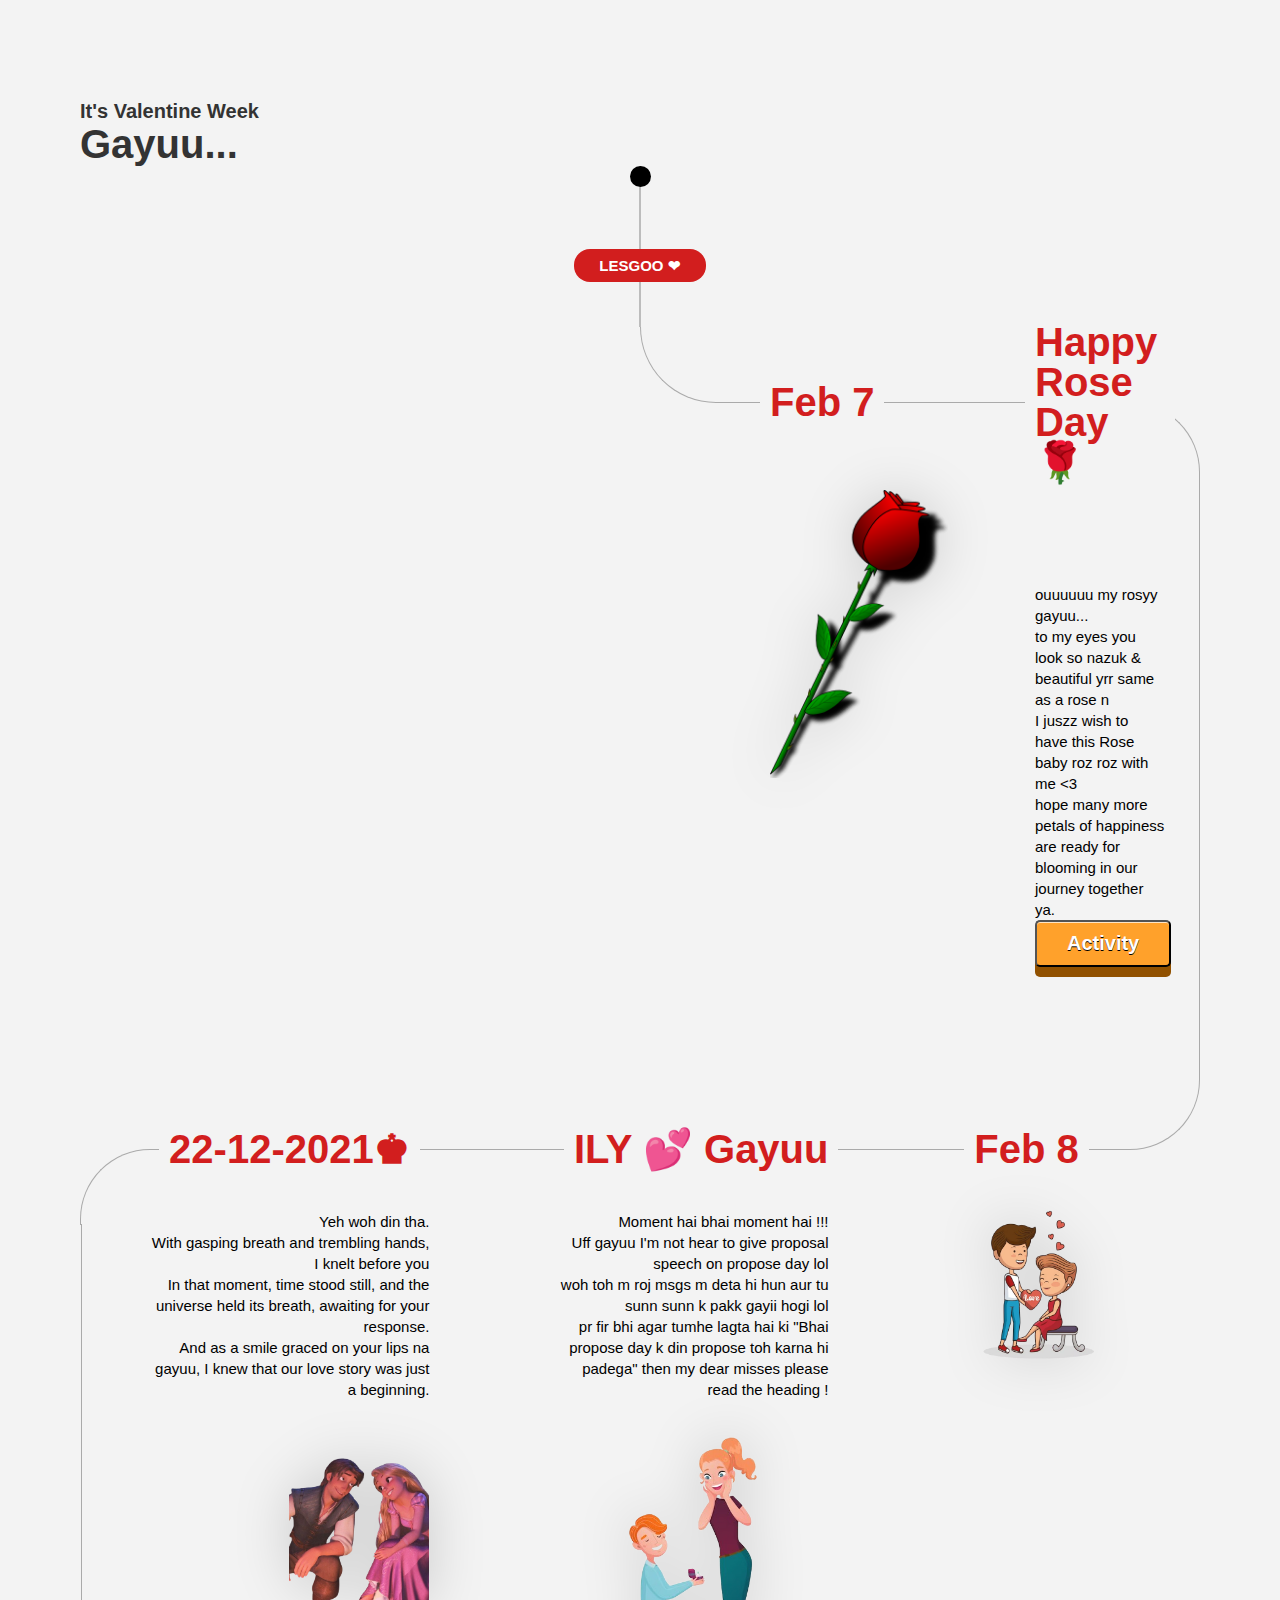
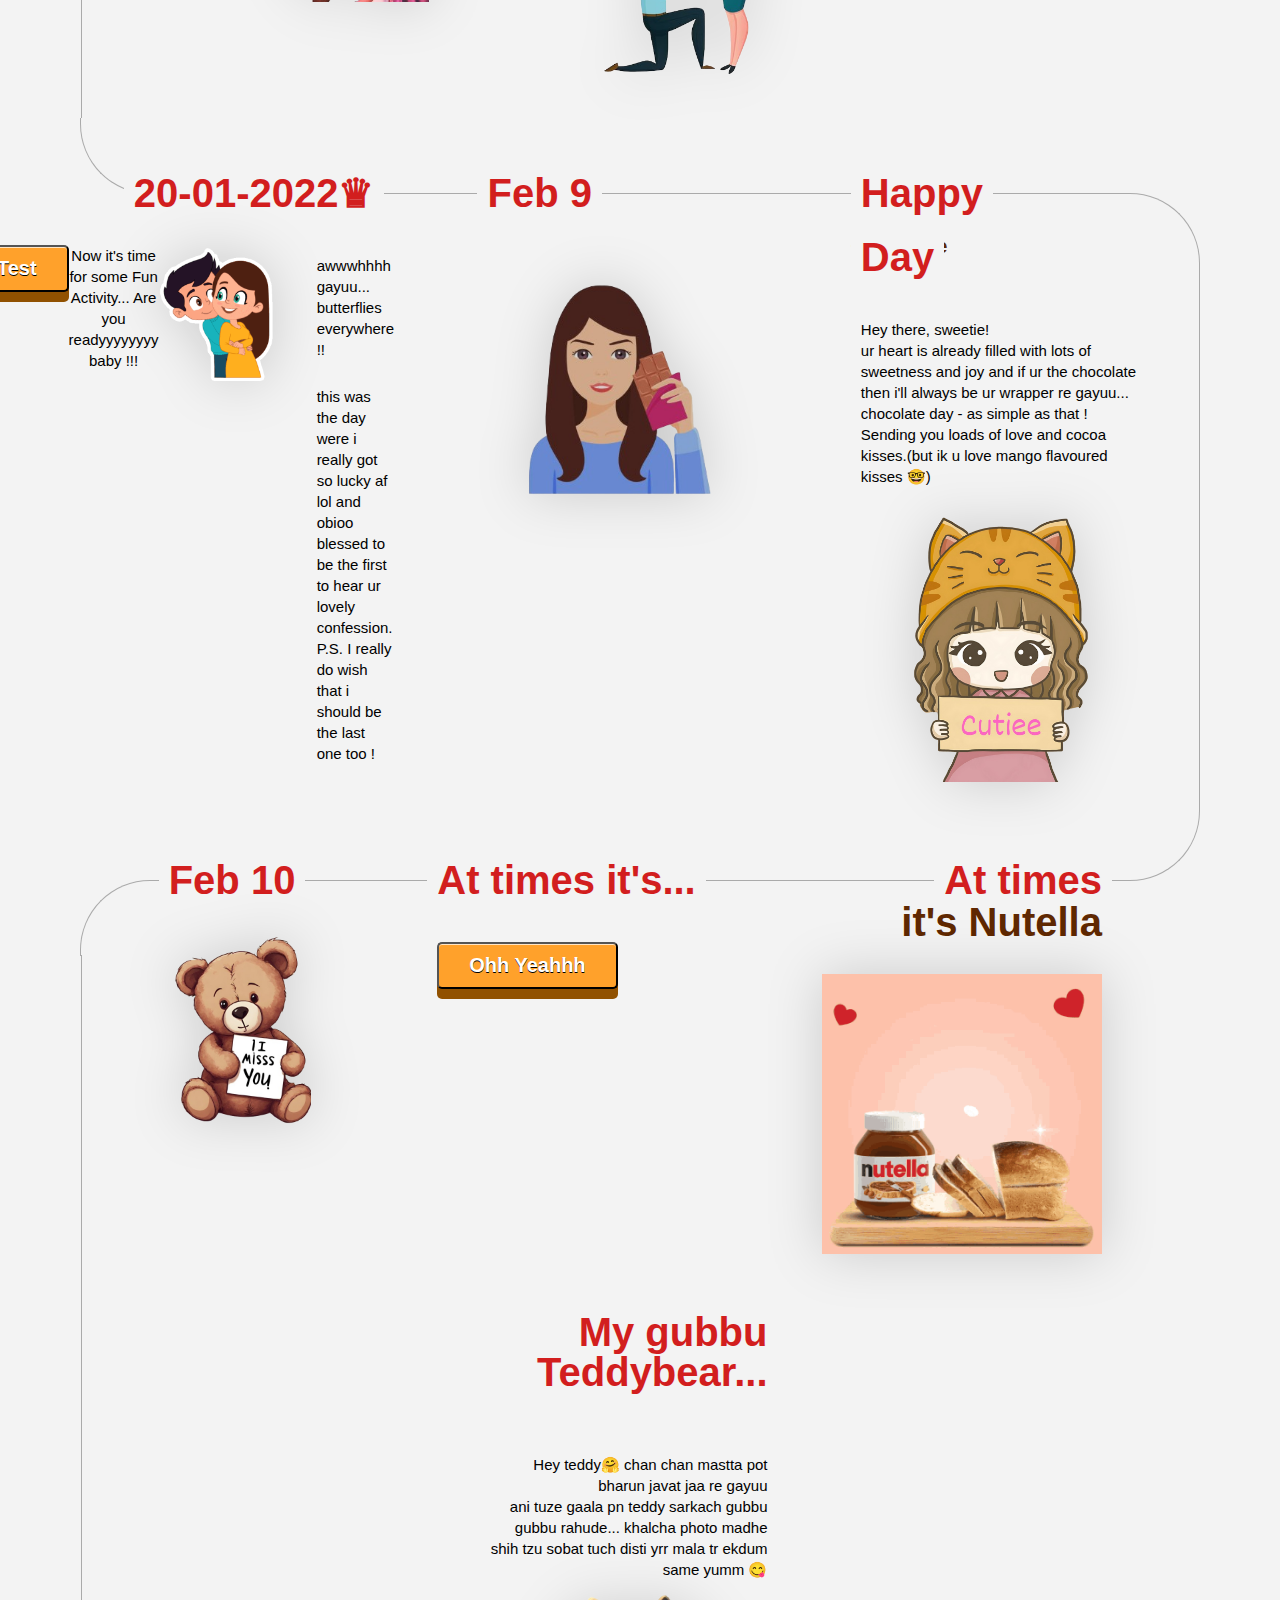
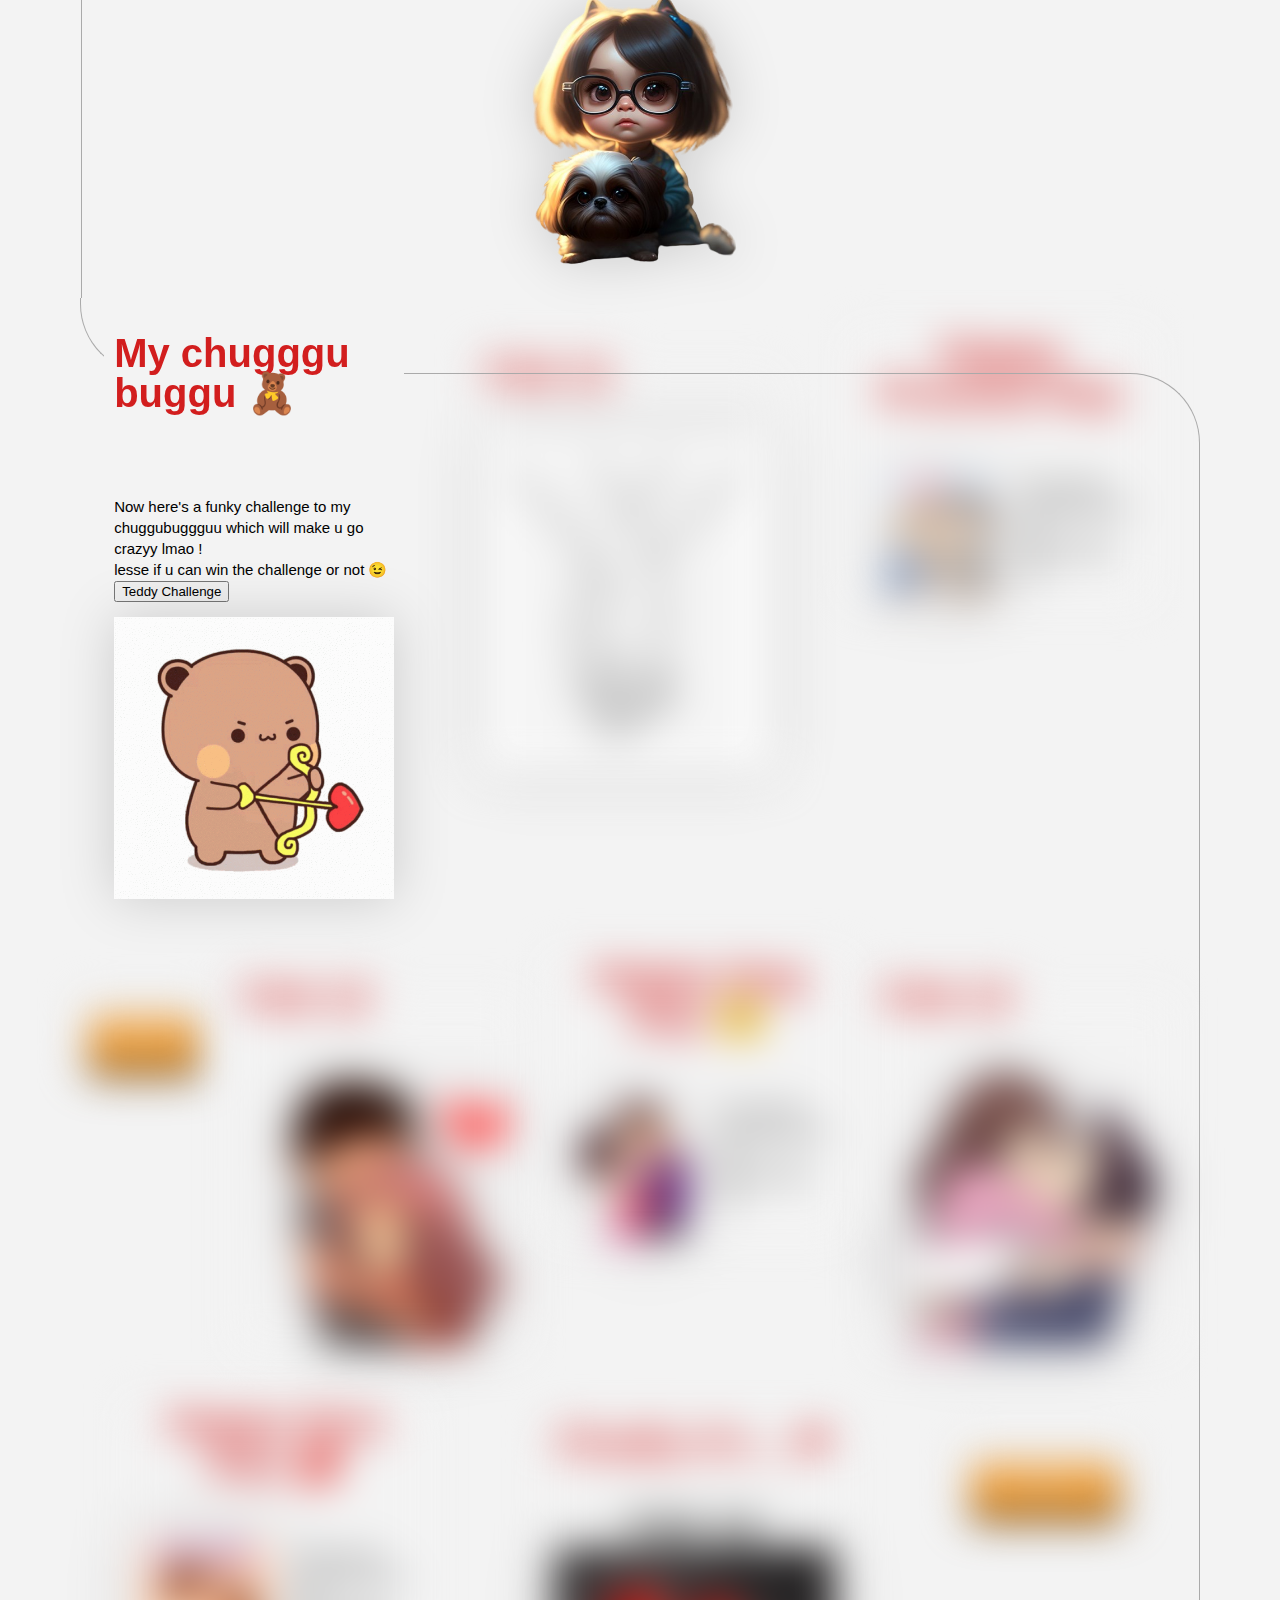
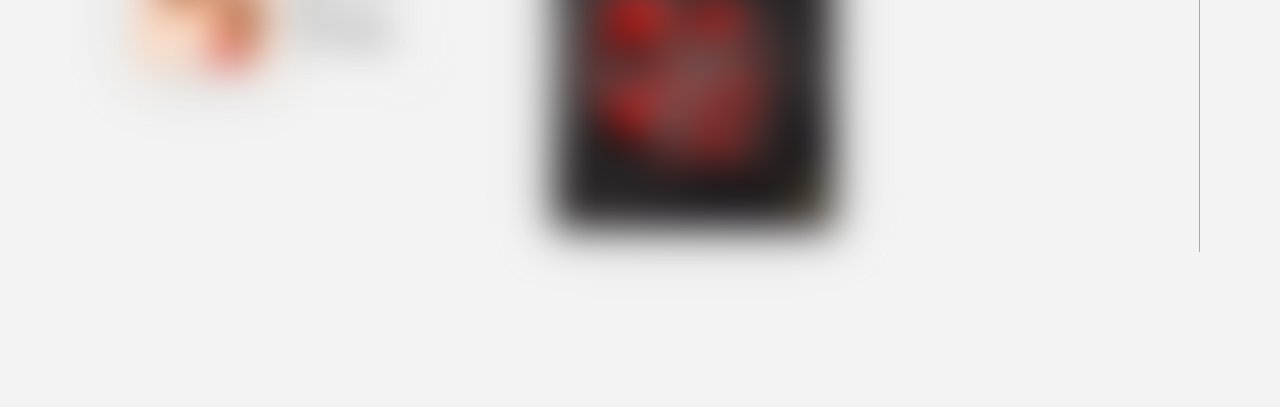
==== index.html @ 65fca160 "Update index.html" ====
<!DOCTYPE html>
<html lang="en">
<head>
  <meta charset="UTF-8">
  <meta name="viewport" content="width=device-width, initial-scale=1.0">
  <link rel="icon" href="./images/favicon.png" type="image/png">
  <link rel="stylesheet" href="style.css">
  <script src="app.js"></script>
  <title>My Love</title>
</head>
<body>
  <section class="about-timeline">
    <div class="wrapper inner-wrapper-padding ">
      <h4>It's Valentine Week</h4>
      <h1>Gayuu...</h1>
      <div class="start-point">
        <div class="black-dot"></div>
        <h4>Lesgoo &#10084;</h4>
        <div class="corner bl"></div>
      </div>
  
      <div class="timeline-main">




        <!-- ROSE DAY -->

        <div class="timeline-row">
          <div class="timeline-box timeline-content-img logo-timeline-arrow">
            <div class="timeline-box-wrap">
              <h6>Feb 7</h6>
              <p>&nbsp;</p>
              <div class="timeline-content">
                <img src="./images/rose.png" alt="">
                <div class="timeline-content-txt">
                </div>
              </div>
            </div>
          </div>
          <div class="timeline-box timeline-content-img logo-timeline-arrow">
            <div class="timeline-box-wrap">
              <h6>Happy Rose Day &#x1f339;</h6>
              <div class="timeline-content">
                <div class="timeline-content-txt">
                  <p>ouuuuuu my rosyy gayuu...<br />to my eyes you look so nazuk & beautiful yrr same as a rose n <br /> I juszz wish to have this Rose baby roz roz with me <3 <br /> hope many more petals of happiness are ready for blooming in our journey together ya.
                  <button class="button"  onclick="redirectToNewPage()">Activity</button>
                  <p>&nbsp;</p>
                </div>
                <img src="./images/flower.gif" alt="">
              </div>
            </div>
          </div>
          <div class="horizontal-line"></div>
          <div class="verticle-line"></div>
          <div class="corner top"></div>
          <div class="corner bottom"></div>
        </div>





        <!-- PROPOSE DAY -->

        
        <div class="timeline-row">
          <div class="timeline-box img-right timeline-content-img">
            <div class="timeline-box-wrap">
              <h6>Feb 8</h6>
              <div class="timeline-content">
                <div class="timeline-content-txt">
                </div>
                <img src="./images/propose2.png" alt="">
              </div>
            </div>
          </div>
          <div class="timeline-box ">
            <div class="timeline-box-wrap">
              <h6>ILY &#x1f495; Gayuu</h6>
              <div class="timeline-content">
                <div class="timeline-content-txt">
                  <p>Moment hai bhai moment hai !!!<br />Uff gayuu I'm not hear to give proposal speech on propose day
                    lol<br /> woh toh m roj msgs m deta hi hun aur tu sunn sunn k pakk gayii hogi lol<br /> pr fir bhi
                    agar
                    tumhe lagta hai ki "Bhai propose day k din propose toh karna hi padega" then my dear misses please
                    read the heading ! </p>
                  <img src="./images/propose1.png" alt="">
                </div>
              </div>
            </div>
          </div>


          

          <!-- PROPOSAL HISTORY -->

          
          <div class="timeline-box img-right timeline-content-img top-timeline-arrow">
            <div class="timeline-box-wrap">
              <h6>22-12-2021&#x265A;</h6>
              <div class="timeline-content">
                <div class="timeline-content-txt">
                  <p>Yeh woh din tha.<br> With gasping breath and trembling hands, I knelt before you <br> In that
                    moment, time stood still, and the universe held its breath, awaiting for your response.<br> And as a
                    smile graced on your lips na gayuu, I knew that our love story was just a beginning.</p>
                  <img src="./images/history.png" alt="">
                </div>
              </div>
            </div>
          </div>
          <div class="horizontal-line"></div>
          <div class="verticle-line"></div>
          <div class="corner top"></div>
          <div class="corner bottom"></div>
        </div>
        <div class="timeline-row">
          <div class="timeline-box img-left timeline-content-img">
            <div class="timeline-box-wrap">
              <h6>20-01-2022&#x265B;</h6>
              <div class="timeline-content">
                <div class="timeline-content-txt">
                  <p> awwwhhhh gayuu... butterflies everywhere !!</p>
                  <p>this was the day were i really got so lucky af lol and obioo blessed to be the first to hear ur
                    lovely confession. P.S. I really do wish that i should be the last one too !</p>
                </div>
                <img src="./images/swing.gif" alt="">
                <p>Now it's time for some Fun Activity... Are you readyyyyyyyy baby !!!</p>
                <button class="button" onclick="redirectToProposalPage()">Test</button>
              </div>
            </div>
          </div>




            <!-- Chocolate Day -->



          <div class="timeline-box timeline-content-img">
            <div class="timeline-box-wrap">
              <h6>Feb 9</h6>
              <div class="timeline-content">
                <img src="./images/choc1.png" alt="">
              </div>
            </div>
          </div>
          <div class="timeline-box">
            <div class="timeline-box-wrap">
              <h6>Happy</h6>
              <h4 style="color: rgb(95, 40, 1);">Chocolate</h4>
              <h6>Day</h6>
              <div class="timeline-content">
                <div class="timeline-content-txt">
                  <p>Hey there, sweetie!<br /> ur heart is already filled with lots of sweetness and joy and if ur the
                    chocolate then i'll always be ur wrapper re gayuu... chocolate day - as simple as that !<br /> Sending you loads of love and cocoa kisses.(but ik u love mango flavoured kisses 🤓)</p>
                  <img src="./images/Cutiee.png" alt="">
                </div>
              </div>
            </div>
          </div>
          <div class="horizontal-line"></div>
          <div class="verticle-line"></div>
          <div class="corner top"></div>
          <div class="corner bottom"></div>
        </div>
        <div class="timeline-row">
          <div class="timeline-box ">
            <div class="timeline-box-wrap">
              <h6>At times</h6>
              <h6 style="color: rgb(95, 40, 1);">it's Nutella</h6>
              <div class="timeline-content">
                <img src="./images/nutella.gif" alt="">
              </div>
            </div>
          </div>
          <div class="timeline-box timeline-content-img">
            <div class="timeline-box-wrap">
              <h6>At times it's...</h6>
              <div class="timeline-content">
                <div class="timeline-content-txt">
                  <button class="button"  onclick="redirectToOhYeahPage()">Ohh Yeahhh</button>
                </div>
              </div>
            </div>
          </div>






            <!-- Teddy Day -->


          <div class="timeline-box img-right timeline-content-img">
            <div class="timeline-box-wrap">
              <h6>Feb 10</h6>
              <div class="timeline-content">
                <img src="./images/teddy.png" alt="">
              </div>
            </div>
          </div>
          <div class="timeline-box timeline-content-img">
            <div class="timeline-box-wrap">
              <h6>My gubbu Teddybear...</h6>
              <div class="timeline-content">
                <div class="timeline-content-txt">
                  <p>
                    Hey teddy🤗 chan chan mastta pot bharun javat jaa re gayuu <br /> ani tuze gaala pn teddy sarkach gubbu gubbu
                    rahude... khalcha photo madhe shih tzu sobat tuch disti yrr mala tr ekdum same yumm 😋 <br />
                  </p>
                  <img src="./images/dog.png" alt="">
                </div>
              </div>
            </div>
          </div>
          <div class="horizontal-line"></div>
          <div class="verticle-line"></div>
          <div class="corner top"></div>
          <div class="corner bottom"></div>
        </div>
        <div class="timeline-row">
          <div class="timeline-box timeline-content-img">
            <div class="timeline-box-wrap">
              <h6>My chugggu buggu &#x1F9F8;</h6>
              <div class="timeline-content">
                <div class="timeline-content-txt">
                 <p>
                    <br /> Now here's a funky challenge to my chuggubuggguu which will make u go crazyy lmao !<br /> lesse if u can win the challenge or not 😉
                    <button onclick="redirectToTeddyChallengePage()">Teddy Challenge</button>
                  </p>
                </div>
                <img src="./images/teddydil.gif" alt="">
              </div>
            </div>
          </div>



          <!-- Promise Day -->


          <div class="timeline-box filter">
            <div class="timeline-box-wrap">
              <h6>Feb 11</h6>
              <div class="timeline-content">
                <div class="timeline-content-txt">
                  <img src="./images/prom.jpg" alt="">
                </div>
              </div>
            </div>
          </div>
          <div class="timeline-box img-left timeline-content-img filter">
            <div class="timeline-box-wrap">
              <h6>Happy Promise Day</h6>
              <div class="timeline-content">
                <div class="timeline-content-txt">
                  <p>Lorem Ipsum <br />is simply dummy text<br /> of the printing and.</p>
                </div>
                <img src="./images/promise.gif" alt="">
              </div>
            </div>
          </div>
          <div class="timeline-box timeline-content-img filter">
            <div class="timeline-box-wrap">
              <div class="timeline-content">
                <div class="timeline-content-txt">
                  <button class="button"  onclick="redirectToPromActPage()">Quiz</button>
                </div>
              </div>
            </div>
          </div>
          <div class="horizontal-line"></div>
          <div class="verticle-line"></div>
          <div class="corner top"></div>
          <div class="corner bottom"></div>
   


         <!-- Hug Day -->



       
          <div class="timeline-box filter">
            <div class="timeline-box-wrap">
              <h6>Feb 12</h6>
              <div class="timeline-content">
                <div class="timeline-content-txt">
                  <img src="./images/hugs.gif" alt="">
                </div>
              </div>
            </div>
          </div>
          <div class="timeline-box img-left timeline-content-img filter">
            <div class="timeline-box-wrap">
              <h6>Happy Hug Day &#x1F917;</h6>
              <div class="timeline-content">
                <div class="timeline-content-txt">
                  <p>Lorem Ipsum <br />is simply dummy text<br /> of the printing and.</p>
                </div>
                <img src="./images/hug.gif" alt="">
              </div>
            </div>
          </div>




            <!-- Kiss Day -->


          <div class="timeline-box filter">
            <div class="timeline-box-wrap">
              <h6>Feb 13</h6>
              <div class="timeline-content">
                <div class="timeline-content-txt">
                  <img src="./images/kiss.png" alt="">
                </div>
              </div>
            </div>
          </div>
          <div class="timeline-box img-left timeline-content-img filter">
            <div class="timeline-box-wrap">
              <h6>Happy Kiss Day &#x1F48B;</h6>
              <div class="timeline-content">
                <div class="timeline-content-txt">
                  <p>Lorem Ipsum <br />is simply dummy text<br /> of the printing and. <button onclick="redirectToKissActPage()">First Kiss</button></p>
                </div>
                <img src="./images/kissme.gif" alt="">
              </div>
            </div>
          </div>
          


            <!-- Valentines Day -->


          <div class="timeline-row filter">
            <div class="timeline-box timeline-content-img">
              <div class="timeline-box-wrap">
                <h6>Finally it's ...&#10084;</h6>
                <div class="timeline-content">
                  <div class="timeline-content-txt">
                   <h1>Feb 14</h1>
                  </div>
                  <img src="./images/feb14.gif" alt="">
                </div>
              </div>
            </div>
        </div>
        <div class="timeline-box timeline-content-img filter">
          <div class="timeline-box-wrap">
            <div class="timeline-content">
              <div class="timeline-content-txt">
                <button class="button"  onclick="redirectToValentinePage()">Click me</button>
              </div>
            </div>
          </div>
        </div>
      </div>
    </div>
  </section>
</body>
</html>
---- style.css ----
* {
	box-sizing: border-box;
	outline: none !important;
  }
  button:focus {
	outline: none !important;
	box-shadow: none !important;
  }
  a:focus {
	outline: none !important;
  }
  body {
	font-family: "Inter", sans-serif;
	color: #333333;
	font-weight: 400;
	font-size: 20px;
	line-height: 1.5;
	margin: 0;
	padding: 0;
	overflow-x: hidden;
	-webkit-text-size-adjust: 100%;
  }
  img {
	max-width: 100%;
  }
  p,
  li {
	font-size: 20px;
	color: #333333;
	line-height: 1.5;
  }
  p {
	margin: 0 0 20px 0;
  }
  ul {
	margin: 0;
	padding: 0;
  }
  h1,
  h2,
  h3,
  h4,
  h5,
  h6 {
	margin: 0;
	margin-top: 0px;
	line-height: normal;
	font-family: "Poppins", sans-serif;
	line-height: 1.1;
	font-weight: 700;
  }
  .wrapper {
	margin: 0 auto;
	width: 100%;
	max-width: 1642px;
  }
  .inner-wrapper-padding {
	padding: 0 80px;
  }
  
  .about-timeline {
	background-color: #f3f3f3;
	padding: 140px 0 125px;
  }
  
  .timeline-box h6 {
	font-size: 55px;
	line-height: 1;
	color: #d21e1e;
	font-weight: 700;
	font-family: "Poppins", sans-serif;
	background-color: #f3f3f3;
	position: relative;
	z-index: 1;
	display: inline-block;
	width: auto;
	padding: 0 10px;
	margin-top: 0;
	transform: translate(0, -50%);
  }







  
  .filter {
	filter: blur(20px);
  }


  .button {
	color:white;
	font-family:Helvetica, sans-serif;
	font-weight:bold;
	font-size:20px;
	text-align: center;
	text-decoration:none;
	background-color:#FFA12B;
	display:block;
	position:relative;
	padding:10px 30px;
	
	-webkit-tap-highlight-color: rgba(0, 0, 0, 0);
	text-shadow: 0px 1px 0px #000;
	filter: dropshadow(color=#000, offx=0px, offy=1px);
	
	-webkit-box-shadow:inset 0 1px 0 #FFE5C4, 0 10px 0 #915100;
	-moz-box-shadow:inset 0 1px 0 #FFE5C4, 0 10px 0 #915100;
	box-shadow:inset 0 1px 0 #FFE5C4, 0 10px 0 #915100;
	
	-webkit-border-radius: 5px;
	-moz-border-radius: 5px;
	border-radius: 5px;
  }
  
  .button :active{
	top:10px;
	background-color:#F78900;
	
	-webkit-box-shadow:inset 0 1px 0 #FFE5C4, inset 0 -3px 0 #915100;
	-moz-box-shadow:inset 0 1px 0 #FFE5C4, inset 0 -3pxpx 0 #915100;
	box-shadow:inset 0 1px 0 #FFE5C4, inset 0 -3px 0 #915100;
  }
  
  .button:after{
	content:"";
	height:100%;
	width:100%;
	padding:4px;
	position: absolute;
	bottom:-15px;
	left:-4px;
	z-index:-1;
	background-color:#2B1800;
	-webkit-border-radius: 5px;
	-moz-border-radius: 5px;
	border-radius: 5px;
  }


















  .timeline-box p {
	font-size: 18px;
	line-height: 27px;
	color: #000000;
	font-weight: 400;
	margin-bottom: 26px;
	font-family: "Inter", sans-serif;
  }
  .timeline-box p:last-of-type {
	margin-bottom: 15px;
  }
  .start-point h4 {
	font-size: 17px;
	line-height: 23px;
	color: #ffffff;
	font-weight: 600;
	text-transform: uppercase;
	background-color: #d21e1e;
	border-radius: 16px;
	display: block;
	width: auto;
	text-align: center;
	padding: 5px 25px;
	position: relative;
	margin-bottom: 45px;
	font-family: "Inter", sans-serif;
  }
  .black-dot {
	width: 21px;
	height: 21px;
	background-color: #000;
	border-radius: 50%;
	display: block;
	margin: 0 auto 62px;
	z-index: 1;
  }
  .start-point {
	position: relative;
	display: flex;
	justify-content: center;
	flex-direction: column;
	align-items: center;
  }
  .start-point:before {
	content: "";
	position: absolute;
	left: 0;
	height: 100%;
	width: 0px;
	background-color: #aaa;
	left: 50%;
	top: 0;
	transform: translate(-50%, 0%);
	-webkit-transform: translate(-50%, 0%);
	-moz-transform: translate(-50%, 0%);
	border-left: 1px solid #aaa;
  }
  .timeline-row .horizontal-line {
	border-top: 1px solid #aaa;
	width: calc(100% - 150px);
	margin: 0 auto;
	position: absolute;
	top: 0;
	left: 50%;
	z-index: 0;
	transform: translate(-50%, 0%);
  }
  .timeline-row .verticle-line {
	margin: 0;
	padding: 0;
	width: 2px;
	border-right: 1px solid #aaa;
	height: calc(100% - 150px);
	position: absolute;
	top: 0;
	right: 0;
	margin: auto 0;
	bottom: 0;
  }
  .timeline-row:nth-child(2n + 2) .verticle-line {
	left: 0;
	right: inherit;
  }
  .corner {
	position: absolute;
	border-right: 1px solid #aaa;
	width: 76px;
	height: 76px;
	right: 0;
	border-top: 1px solid #aaa;
	top: 74.9px;
	border-radius: 0 70px 0 0;
	top: 0;
  }
  .timeline-row:nth-child(2n + 2) .corner {
	right: inherit;
	left: 0;
	border-left: 1px solid #aaa;
	border-right: 0;
	border-radius: 70px 0 0 0;
  }
  .corner.bottom {
	bottom: -76px;
	top: inherit;
	border-radius: 0;
	border-top: 0;
	border-bottom: 1px solid #aaa;
	border-radius: 0 0 70px 0;
	right: 0;
	z-index: 1;
	bottom: -1px;
  }
  .timeline-row:nth-child(2n + 2) .corner {
	right: inherit;
	left: 0;
	border-left: 1px solid #aaa;
	border-right: 0;
	border-radius: 70px 0 0 0;
  }
  .timeline-row:nth-child(2n + 2) .corner.bottom {
	border-radius: 0 0 0 70px;
  }
  .timeline-row {
	display: flex;
	justify-content: space-around;
	flex-wrap: wrap;
	padding-bottom: 0px;
	position: relative; /*padding: 0 66px 130px;margin-right: 111px;*/
  }
  .timeline-row:nth-child(2n + 2) {
	justify-content: space-around;
	text-align: right;
	padding: 0 2%;
  }
  .timeline-row:nth-child(2n + 2) {
	flex-direction: row-reverse;
  }
  /*.timeline-row:nth-child(2n+2) .timeline-content-txt { text-align: center; }*/
  .timeline-box {
	/*padding: 45px 50px 130px;*/
	max-width: 550px;
	margin-right: 25px;
	position: relative;
  }
  .timeline-main {
	margin-top: 75px;
  }
  .timeline-row:first-child {
	margin: 0 0px 0 auto;
	max-width: 50%;
	justify-content: space-between;
	padding: 0 0 0 120px;
  }
  .corner.bl {
	bottom: 0;
	left: 0;
	border-left: 1px solid #aaa;
	border-bottom: 1px solid #aaa;
	border-radius: 0 0 0px 100%;
	border-right: none;
	border-top: none;
	height: 76px;
	width: 76px;
  }
  .start-point .corner.bl {
	left: 50%;
	bottom: 0px;
	transform: translateY(100%);
	top: unset;
  }
  .timeline-box:before {
	content: "";
	position: absolute;
	left: 0;
	top: 27.5px;
	height: 1px;
	width: 100%;
  }
  .timeline-box-wrap {
	padding: 45px 0px 0;
	position: relative;
	background: #f3f3f3; /*min-height: 318px;*/
	padding: 0;
	margin-bottom: 90px;
  }
  /*.timeline-row:after{content: ''; position: absolute; left: 50%; top: 74.5px; height: 1px; width: 91%; background-color: #aaa; transform: translateX(-50%);top: 0;} .timeline-row .verticle-line { margin: 0; padding: 0; width: 1px; border-right: 1px solid #aaa; height:calc(100% - 126px); position: absolute; top: calc( 50% + 75px );; right: 0; margin: auto 0; bottom: unset; transform: translateY(-50%);top: 50%; } */
  .timeline-row:first-child::after {
	left: -54px;
	width: 97%;
	transform: none;
  }
  /*.timeline-row:first-child .timeline-box:last-child{margin-right: 5%;} */
  .timeline-content {
	padding: 10px 10px 0;
  }
  .timeline-content-txt {
	padding: 10px 0 0 0;
  }
  .timeline-box.img-right .timeline-content,
  .timeline-box.img-left .timeline-content {
	display: flex;
	align-items: flex-start;
  }
  .timeline-box.img-right .timeline-content img {
	margin-left: 18px;
  }
  .timeline-box.img-left .timeline-content img {
	margin-right: 18px;
  }
  .timeline-box.img-left .timeline-content {
	flex-direction: row-reverse;
  }
  .timeline-row:first-child .timeline-box:first-child img {
	filter: drop-shadow(0 0 27px rgba(0, 0, 0, 0.16));
	-webkit-filter: drop-shadow(0 0 27px rgba(0, 0, 0, 0.16));
	display: block;
	margin: 0;
  }
  .timeline-box-wrap .timeline-content img {
	filter: drop-shadow(0 0 27px rgba(0, 0, 0, 0.16));
	-webkit-filter: drop-shadow(0 0 27px rgba(0, 0, 0, 0.16));
	z-index: 2;
	position: relative;
  }
  .timeline-row:last-child .corner.bottom {
	display: none;
  }
  .timeline-row:nth-child(2n + 1) .timeline-box:last-child .timeline-box-wrap {
	text-align: center;
  }
  .start-point.end-point:before {
	display: none;
  }
  .start-point.end-point {
	position: absolute;
	bottom: 0;
	right: 0%;
	transform: translateX(50%);
  }
  .timeline-row:nth-child(2n + 2) .start-point.end-point {
	left: 0;
	transform: translateX(-50%);
	right: unset;
  }
  
  .timeline-box.img-right .timeline-content-txt {
	text-align: right;
  }
  .timeline-box.img-left .timeline-content-txt {
	text-align: left;
  }
  .timeline-box.img-left,
  .timeline-box.img-right {
	text-align: center;
  }
  .timeline-row:first-child .timeline-box::after {
	left: auto;
	right: 0;
	-webkit-transform: translate(100%, -50%) rotate(0deg);
	transform: translate(100%, -50%) rotate(0deg);
  }
  .timeline-row:first-child .timeline-box:first-child {
	width: 36%;
  }
  .timeline-row .timeline-box:nth-child(3)::after {
	display: none;
  }
  .timeline-row:last-child .verticle-line::after {
	display: none;
  }
  .timeline-row:first-child .timeline-box:nth-child(2)::after {
	display: none;
  }
  
  .timeline-content-img .timeline-content {
	position: relative;
  }
  
  /*==============Responsive==============*/
  
  @media screen and (max-width: 1800px) {
	.timeline-box {
	  max-width: 460px;
	}
	.timeline-box.img-right .timeline-content img,
	.timeline-box.img-left .timeline-content img {
	  max-width: 220px;
	  max-height: 230px;
	}
	.timeline-box-wrap .timeline-content img {
	  max-width: 100%;
	}
  }
  
  @media screen and (max-width: 1600px) {
	.timeline-row:first-child .timeline-box:first-child {
	  width: 38%;
	}
	.timeline-box {
	  max-width: 380px;
	}
	.timeline-box.img-right .timeline-content img,
	.timeline-box.img-left .timeline-content img {
	  max-width: 180px;
	  max-height: 190px;
	}
	.timeline-box h6 {
	  font-size: 50px;
	}
	.about-timeline {
	  padding: 120px 0 100px;
	}
	.timeline-box p {
	  font-size: 16px;
	}
  }
  
  @media screen and (max-width: 1440px) {
	.about-timeline {
	  padding: 100px 0 80px;
	}
	.start-point h4 {
	  font-size: 15px;
	  letter-spacing: 0;
	}
	.timeline-box h6 {
	  font-size: 40px;
	}
	.timeline-row:first-child .timeline-box:first-child {
	  width: 45%;
	}
	.timeline-box p {
	  font-size: 15px;
	  line-height: 1.4;
	}
	.timeline-box {
	  max-width: 300px;
	}
	.timeline-box.img-right .timeline-content img,
	.timeline-box.img-left .timeline-content img {
	  max-width: 140px;
	  max-height: 200px;
	}
	.timeline-box-wrap .timeline-content img {
	  max-width: 100%;
	}
	.timeline-row:first-child .timeline-box:nth-child(2) {
	  width: 150px;
	}
  }
  
  @media screen and (max-width: 1199px) {
	.about-timeline {
	  padding: 90px 0 60px;
	}
	.timeline-box h6 {
	  font-size: 34px;
	}
	.timeline-box {
	  max-width: 240px;
	}
	.timeline-row:first-child {
	  padding: 0 0 0 60px;
	}
	.timeline-row:first-child .timeline-box:first-child {
	  width: 42%;
	}
	.timeline-box.img-right .timeline-content,
	.timeline-box.img-left .timeline-content {
	  flex-wrap: wrap;
	}
	.timeline-box.img-right .timeline-content img,
	.timeline-box.img-left .timeline-content img {
	  max-width: 180px;
	  max-height: 200px;
	}
	.top-timeline-arrow.timeline-content-img .timeline-content::after {
	  right: 0;
	}
	.img-right.timeline-content-img .timeline-content::after {
	  top: -20px;
	  right: -45px;
	}
	.timeline-box.img-right .timeline-content-txt {
	  width: 90%;
	}
  }
  
  @media screen and (max-width: 1024px) {
	.corner {
	  display: none;
	}
	.timeline-row .horizontal-line {
	  display: none;
	}
	.timeline-row:first-child {
	  max-width: 100%;
	  padding: 0;
	}
	.timeline-main {
	  margin-top: 0;
	}
	.timeline-row .verticle-line {
	  right: 50%;
	  transform: translate(50%, 0);
	  height: calc(100% - 0px);
	}
	.timeline-row:nth-child(2n + 2) .verticle-line {
	  left: auto;
	  right: 50%;
	}
	.verticle-line::after {
	  display: none;
	}
  
	.timeline-row .timeline-box {
	  width: 100%;
	  max-width: 100%;
	  margin: 0;
	}
	.timeline-row:first-child .timeline-box:first-child {
	  width: 100%;
	  margin: 0;
	}
	.timeline-row:first-child .timeline-box:nth-child(2) {
	  width: 100%;
	}
	.timeline-box p br {
	  display: none;
	}
	.timeline-box h6 {
	  transform: translate(0, -0%);
	  padding: 0;
	}
	.timeline-content {
	  padding: 0;
	}
	.timeline-box.img-right .timeline-content-txt {
	  width: 100%;
	}
	.start-point.end-point {
	  right: 50%;
	}
	.start-point h4 {
	  margin-bottom: 0;
	}
	.about-timeline {
	  padding: 80px 0;
	}
	.timeline-box::after {
	  -webkit-transform: translate(-100%, 100%) rotate(180deg);
	  transform: translate(-100%, 100%) rotate(180deg);
	  right: 50%;
	  top: 20px;
	  left: 50%;
	}
	.timeline-box-wrap {
	  width: 50%;
	  text-align: right;
	  padding: 0 30px 0 0;
	  margin: 40px 0 0 0;
	}
	.timeline-row .timeline-box img {
	  margin: 0 0 0 auto;
	}
	.timeline-row:first-child .timeline-box:nth-child(2)::after {
	  display: block;
	}
	.timeline-row:first-child .timeline-box:first-child img {
	  margin: 0 0 0 auto;
	}
	.timeline-box.img-right .timeline-content img,
	.timeline-box.img-left .timeline-content img {
	  margin: 0 0 0 auto;
	}
	.timeline-row .timeline-box:nth-child(2n) .timeline-box-wrap {
	  margin: 40px 0 0 auto;
	  padding: 0 0 0 30px;
	  text-align: left;
	}
	.timeline-row:nth-child(2n + 1) .timeline-box::after {
	  left: auto;
	  right: 50%;
	  -webkit-transform: translate(0%, 100%) rotate(180deg);
	  transform: translate(0%, 100%) rotate(180deg);
	  top: 20px;
	}
	.timeline-row .timeline-box:nth-child(2n)::after {
	  transform: translate(100%, 100%) rotate(0deg);
	  -webkit-transform: translate(100%, 100%) rotate(0deg);
	  right: 50%;
	  left: auto;
	}
	.timeline-row .timeline-box:nth-child(3)::after {
	  display: block;
	}
	.timeline-box.img-left .timeline-content-txt {
	  text-align: right;
	}
	.timeline-row:last-child {
	  padding-bottom: 70px;
	}
  }
  
  @media screen and (max-width: 640px) {
	.about-timeline {
	  padding: 50px 0;
	}
	.timeline-box h6 {
	  font-size: 27px;
	}
	.timeline-box p {
	  font-size: 14px;
	  line-height: 1.4;
	}
	.timeline-box-wrap {
	  margin: 30px 0 0 0;
	}
	.timeline-row .timeline-box:nth-child(2n) .timeline-box-wrap {
	  margin: 30px 0 0 auto;
	}
	.timeline-box::after,
	.timeline-row:nth-child(2n + 1) .timeline-box::after {
	  top: 6px;
	}
	.timeline-box-wrap .timeline-content img {
	  max-width: 100%;
	}
	.timeline-box.img-right .timeline-content img,
	.timeline-box.img-left .timeline-content img {
	  max-width: 100%;
	  max-height: unset;
	}
  }
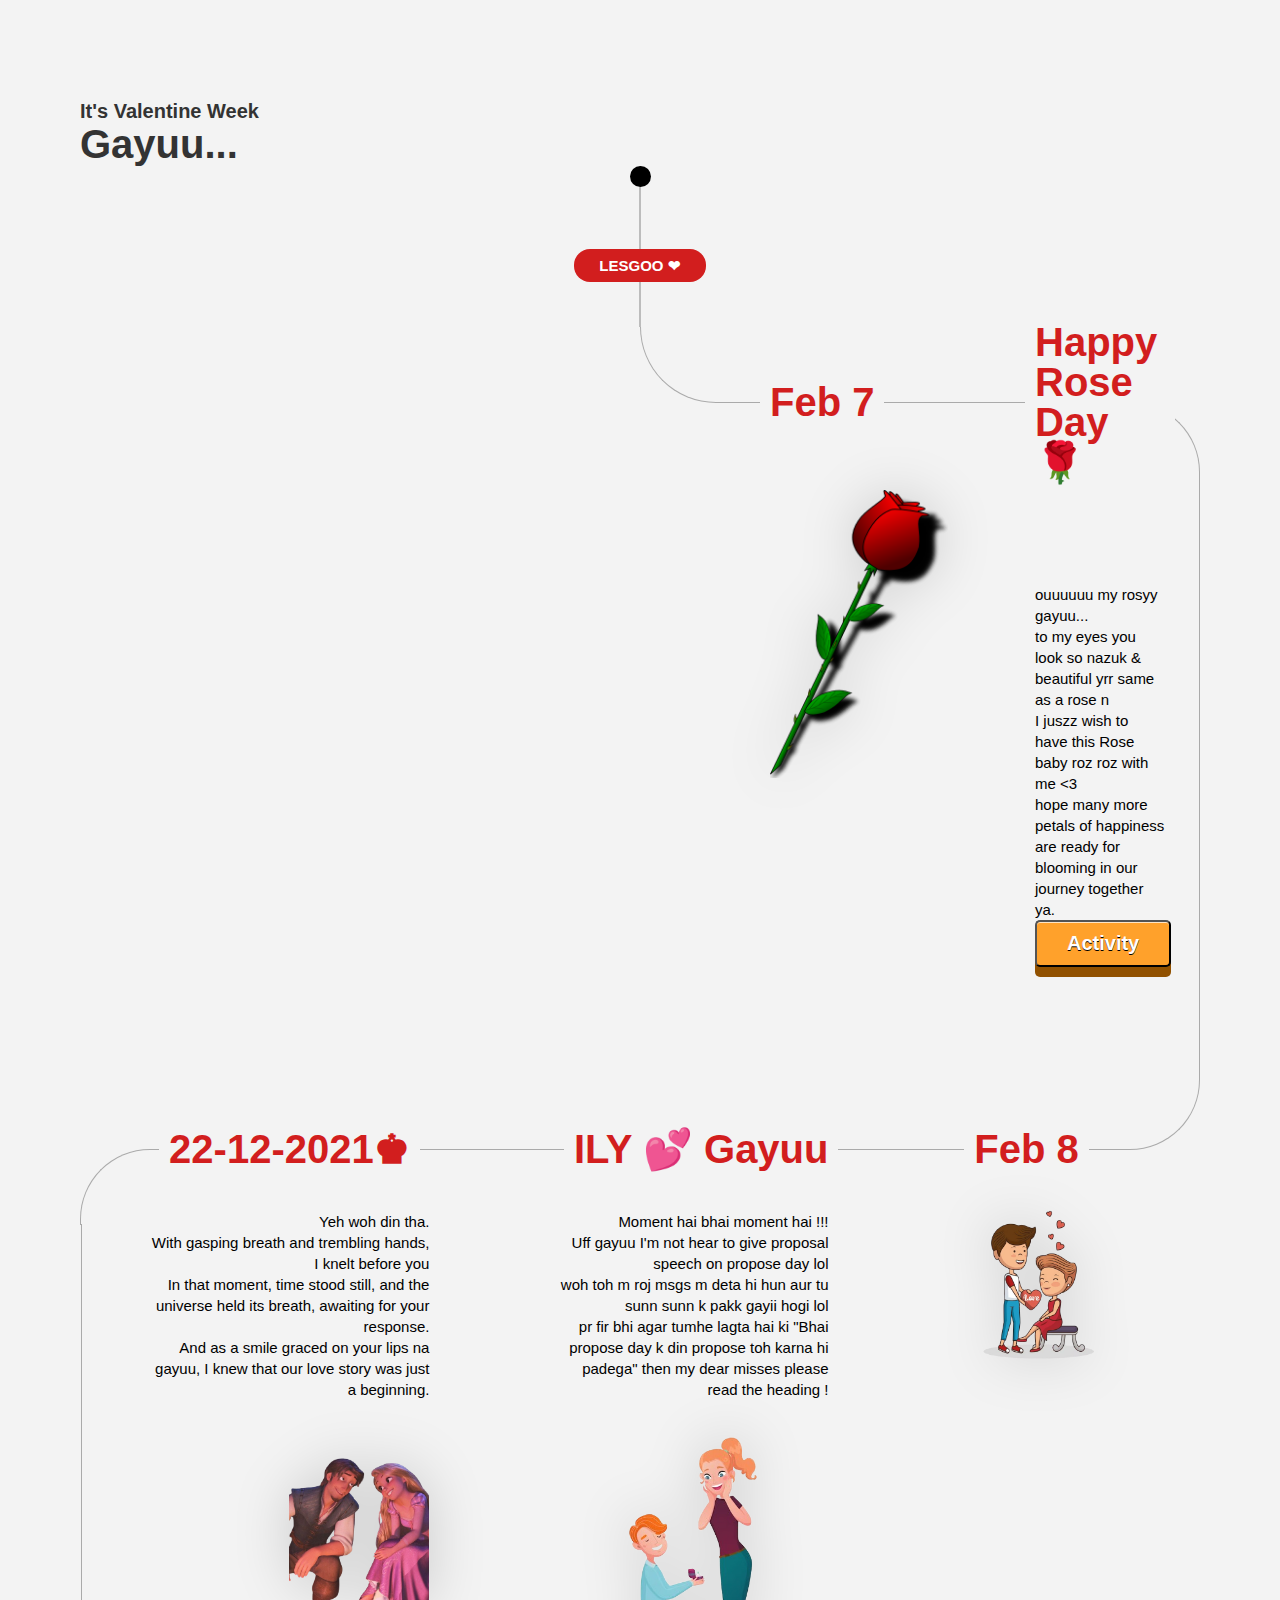
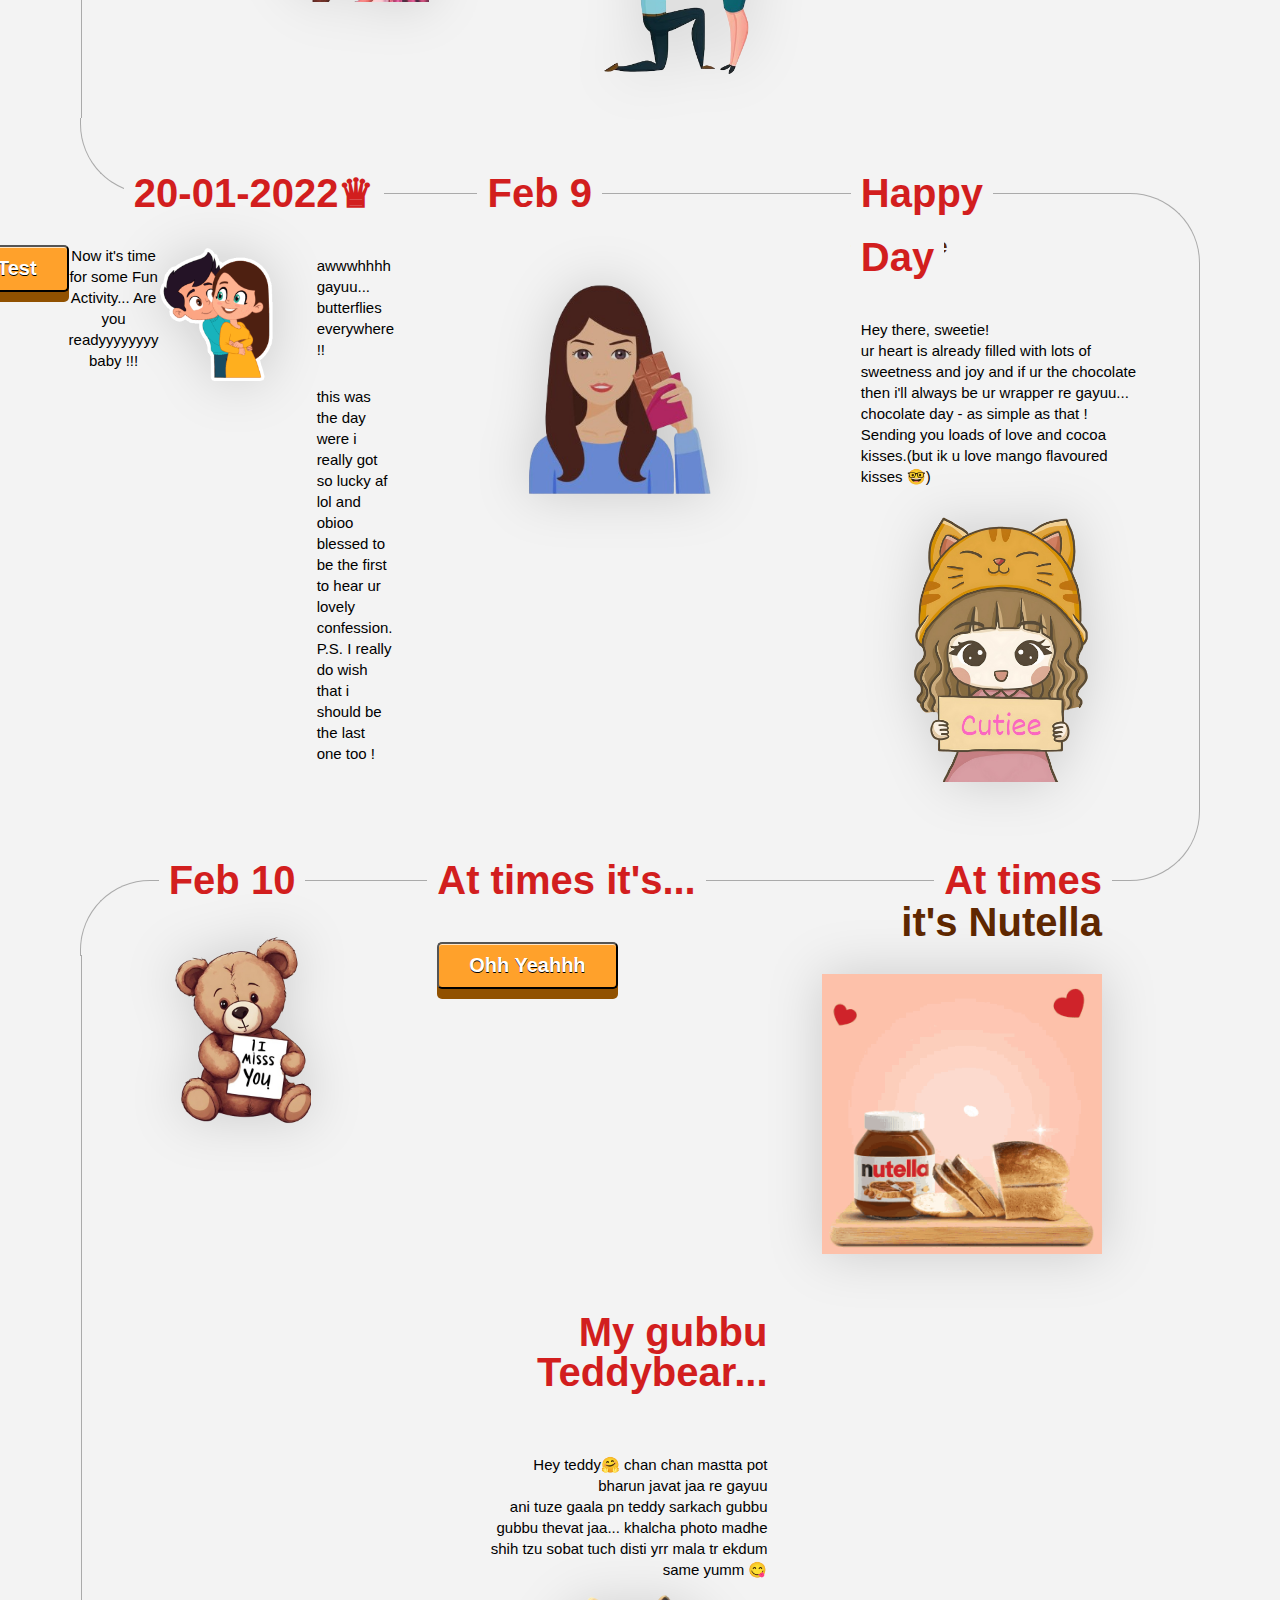
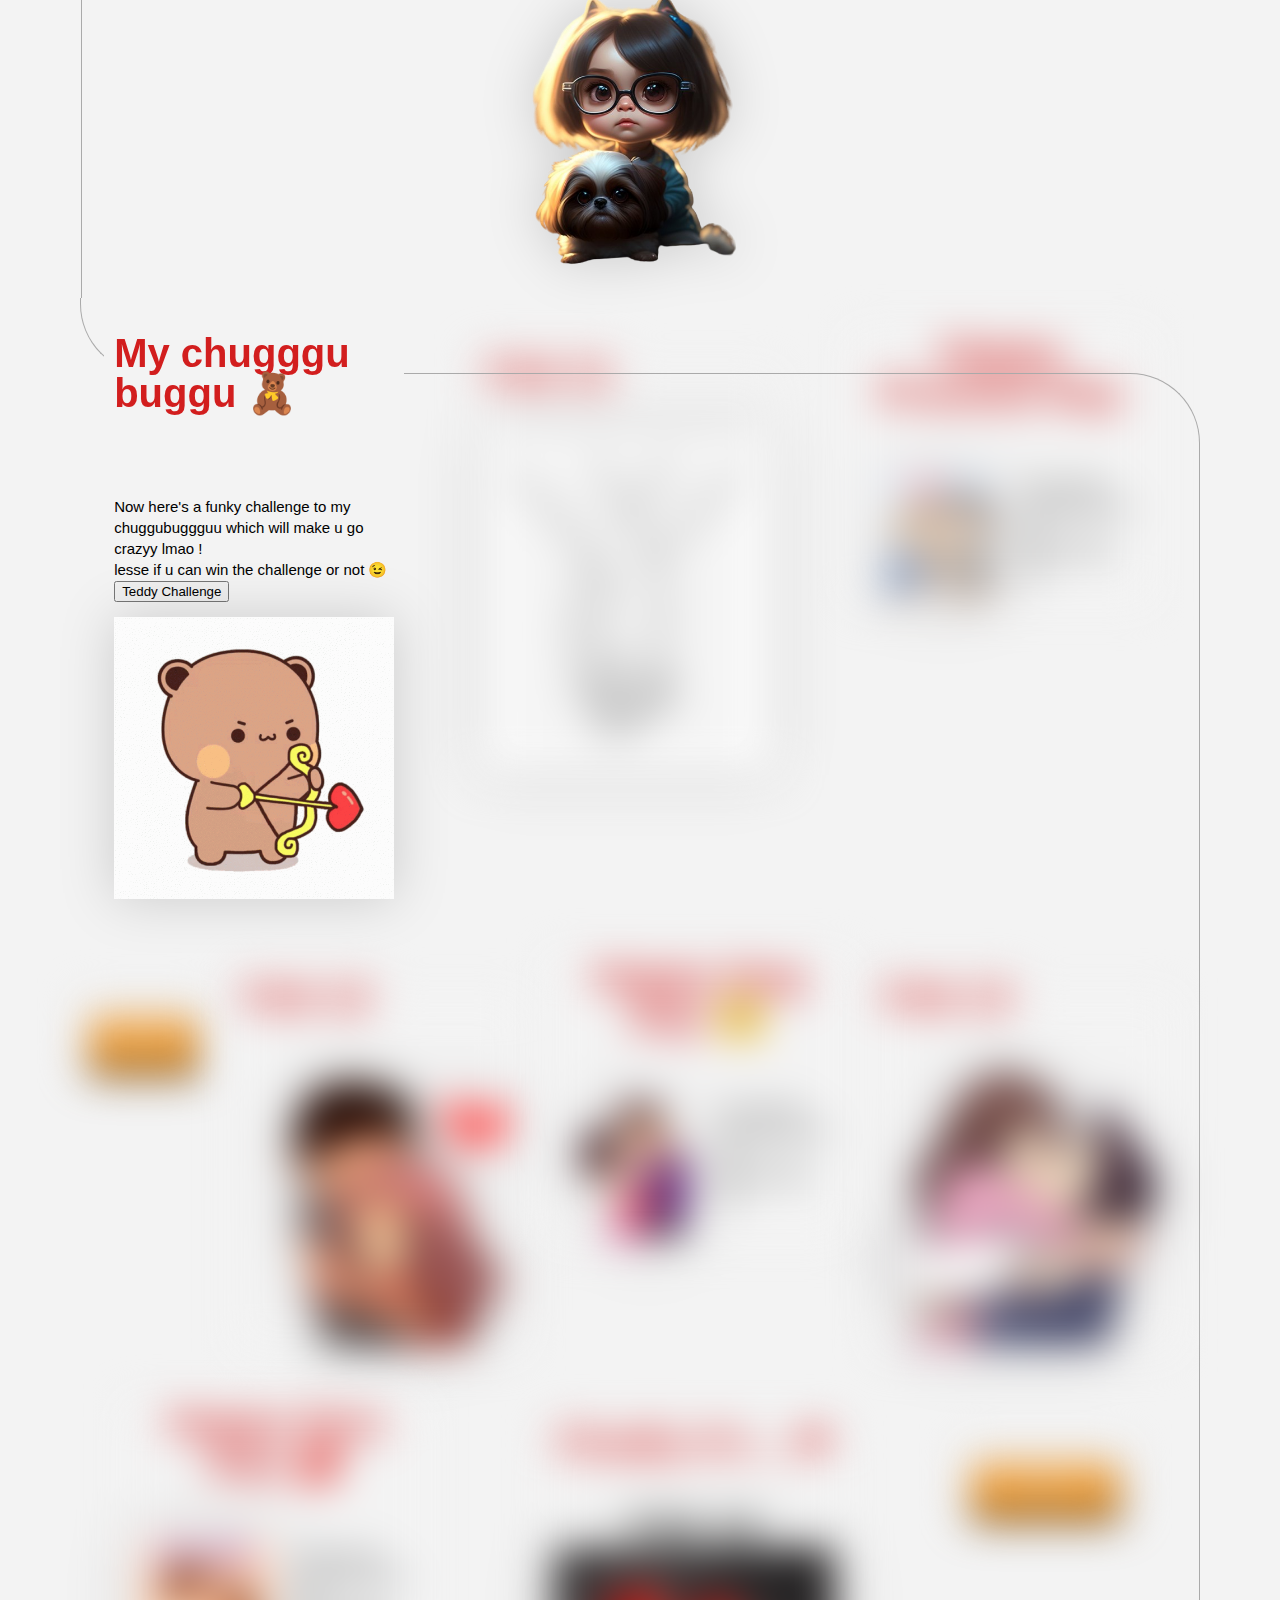
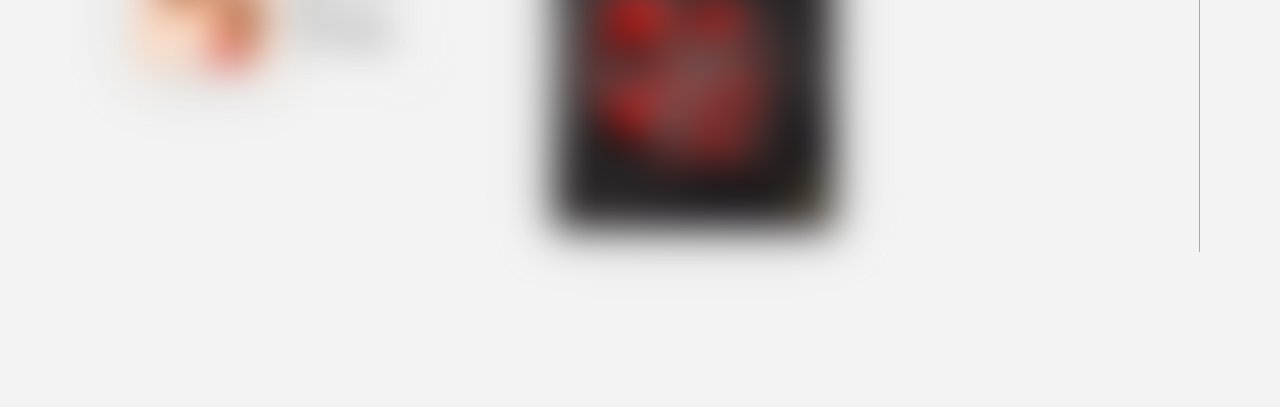
==== commit 52c2951b: "Update index.html" ====
--- a/index.html
+++ b/index.html
@@ -210,7 +210,7 @@
                 <div class="timeline-content-txt">
                   <p>
                     Hey teddy🤗 chan chan mastta pot bharun javat jaa re gayuu <br /> ani tuze gaala pn teddy sarkach gubbu gubbu
-                    rahude... khalcha photo madhe shih tzu sobat tuch disti yrr mala tr ekdum same yumm 😋 <br />
+                    thevat jaa... khalcha photo madhe shih tzu sobat tuch disti yrr mala tr ekdum same yumm 😋 <br />
                   </p>
                   <img src="./images/dog.png" alt="">
                 </div>
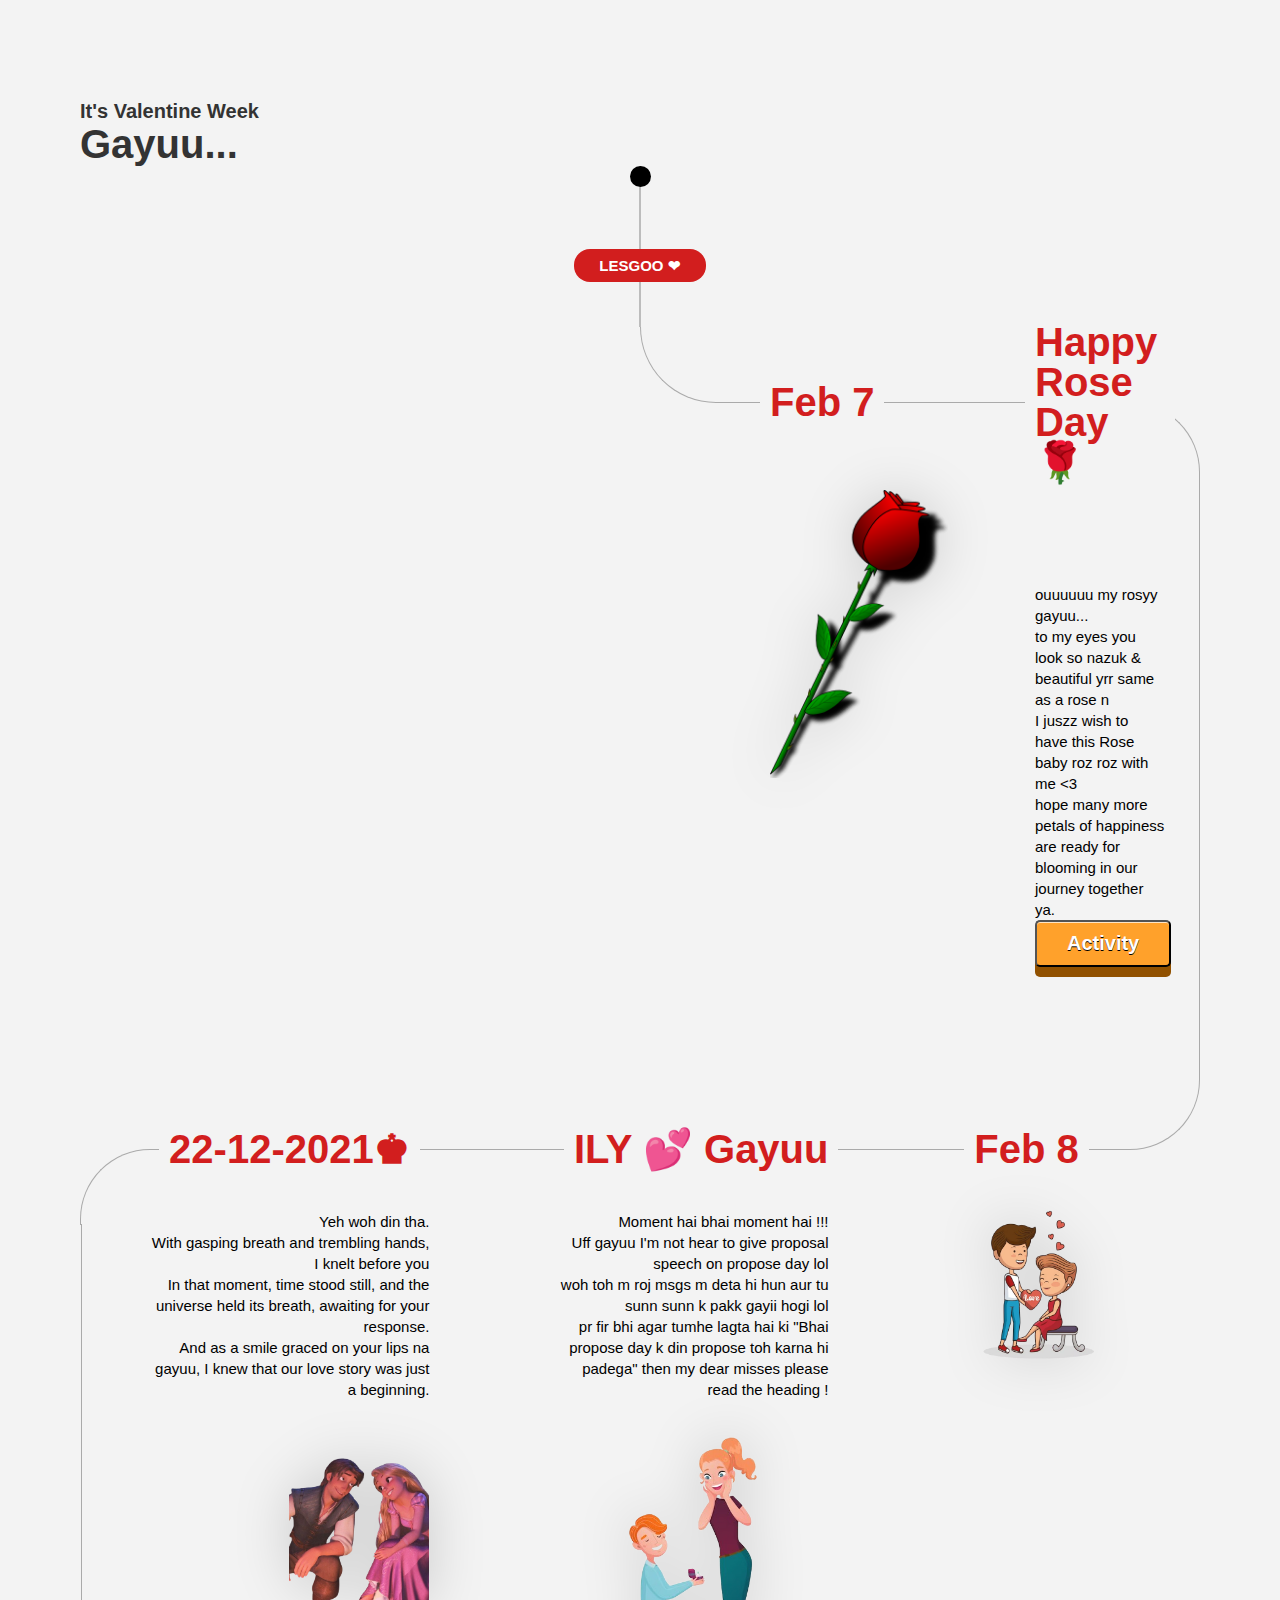
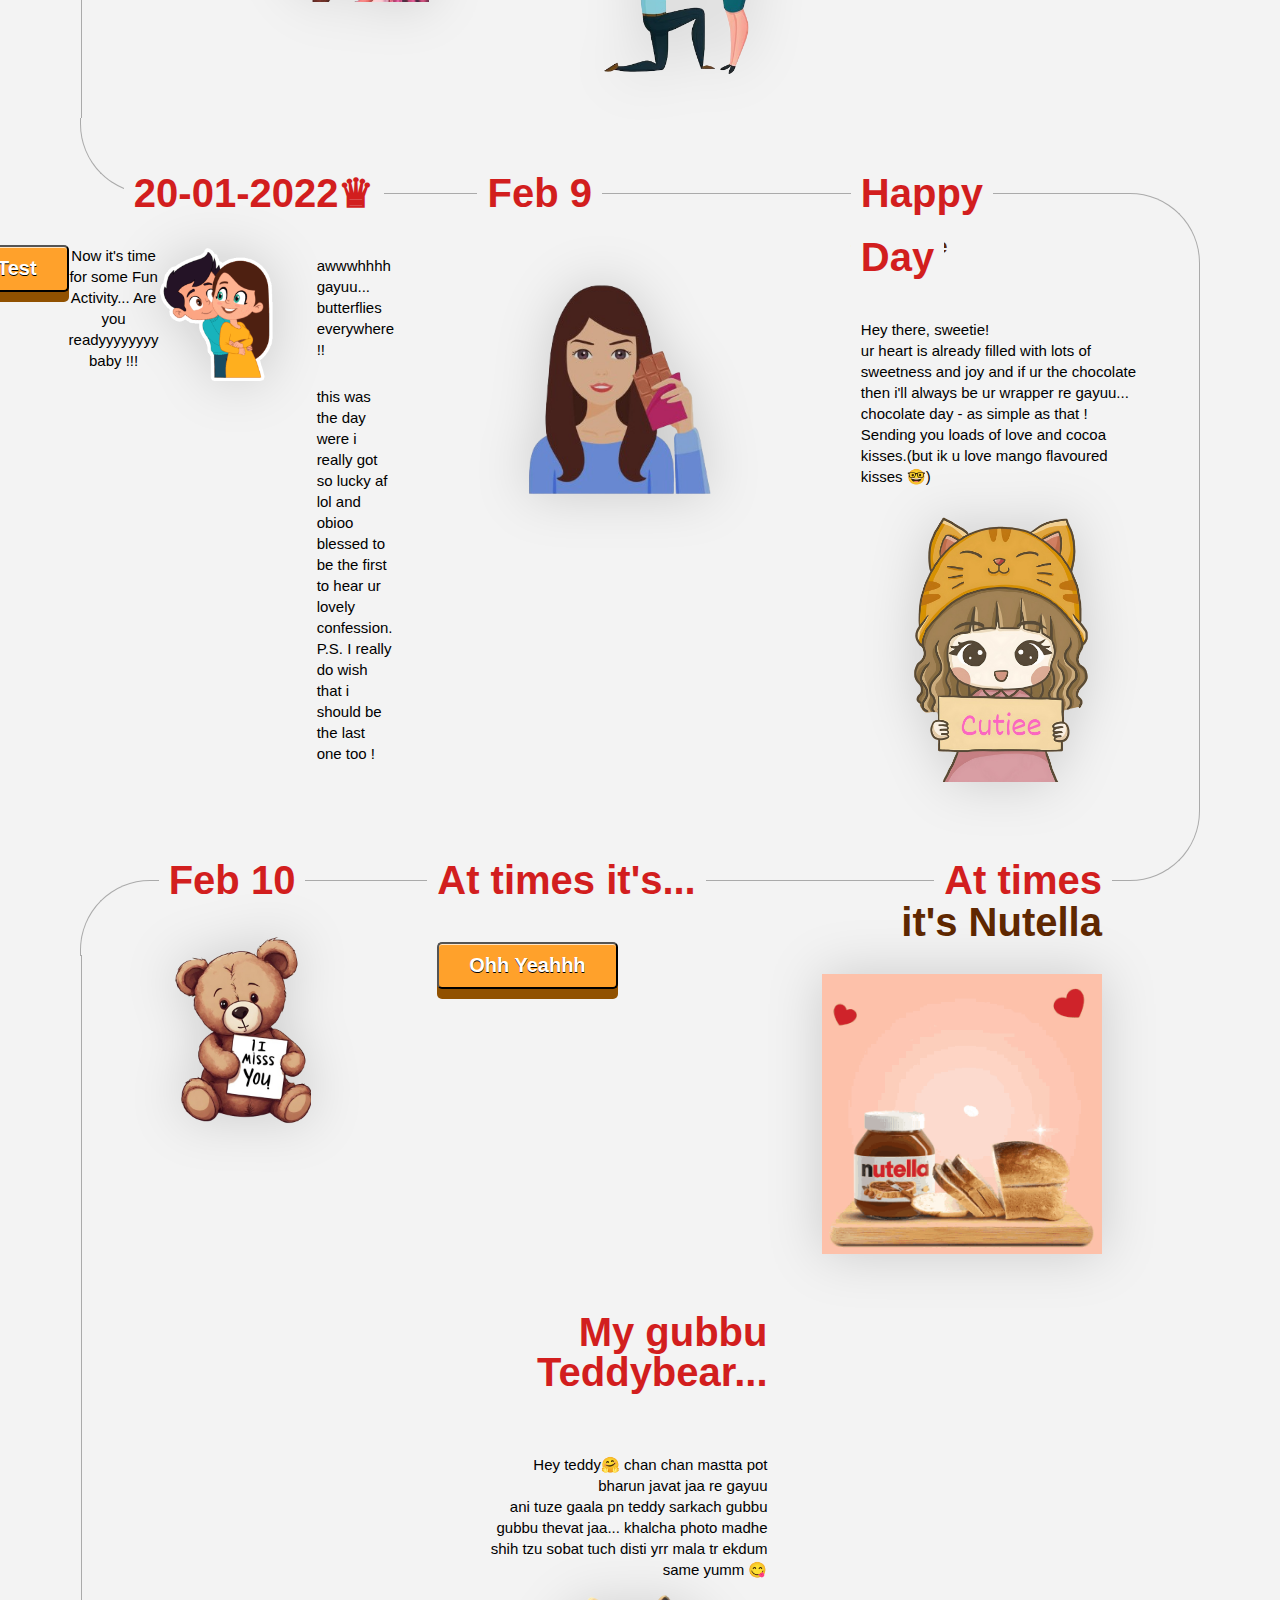
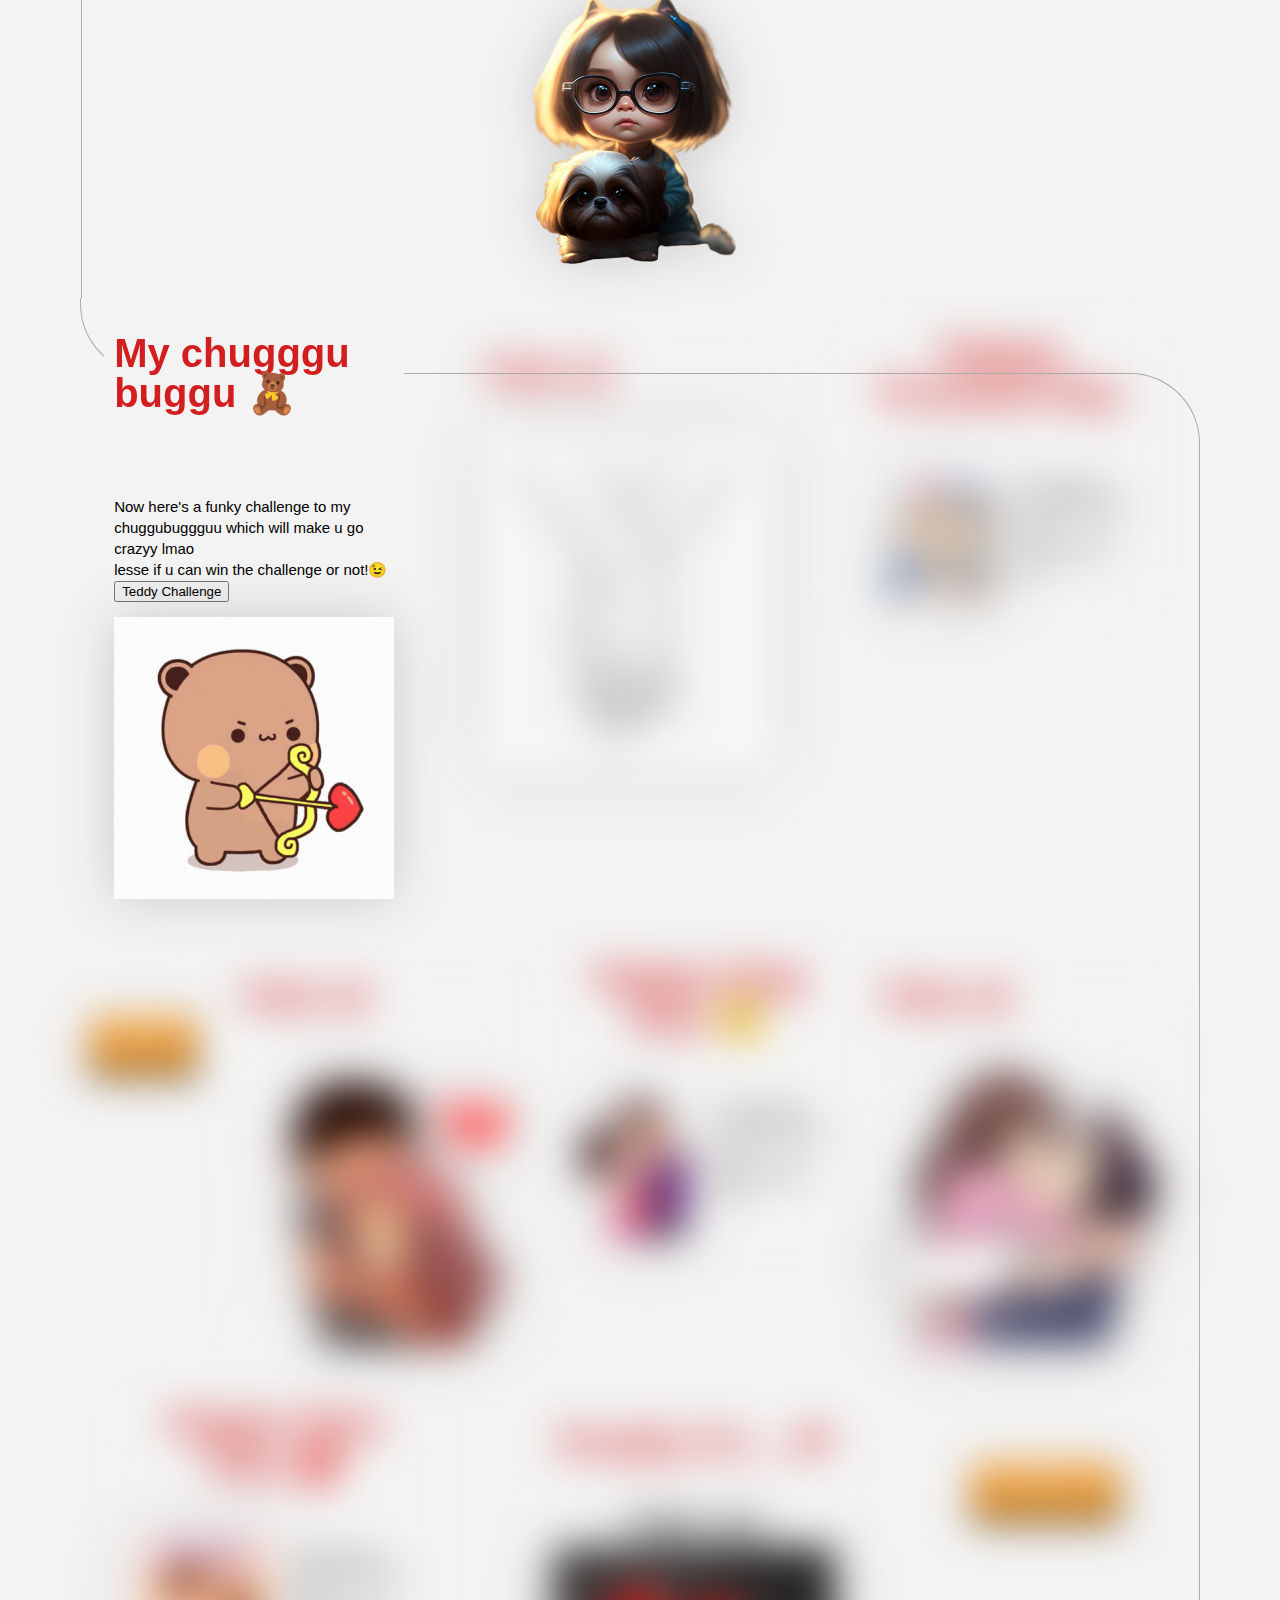
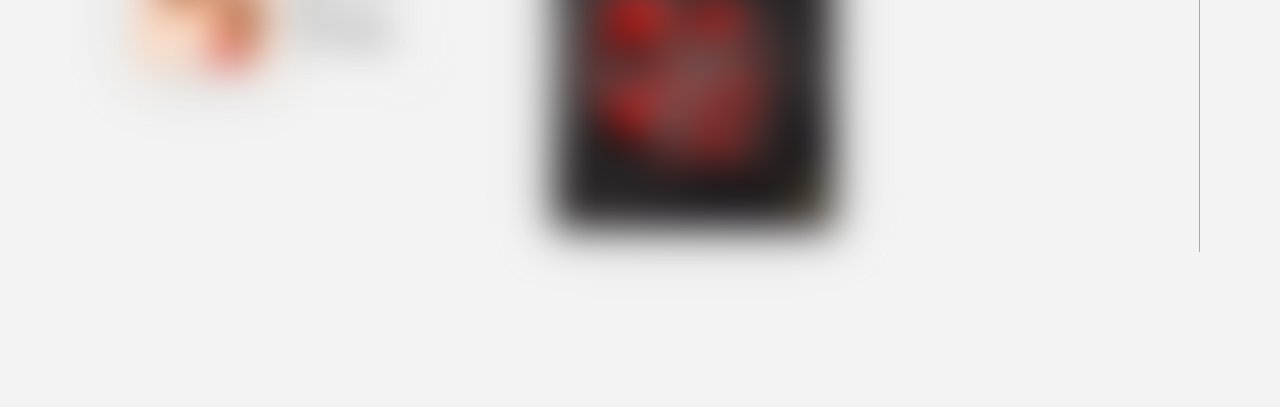
==== commit b16be44d: "Update index.html" ====
--- a/index.html
+++ b/index.html
@@ -229,7 +229,7 @@
               <div class="timeline-content">
                 <div class="timeline-content-txt">
                  <p>
-                    <br /> Now here's a funky challenge to my chuggubuggguu which will make u go crazyy lmao !<br /> lesse if u can win the challenge or not 😉
+                    <br /> Now here's a funky challenge to my chuggubuggguu which will make u go crazyy lmao<br /> lesse if u can win the challenge or not!😉
                     <button onclick="redirectToTeddyChallengePage()">Teddy Challenge</button>
                   </p>
                 </div>
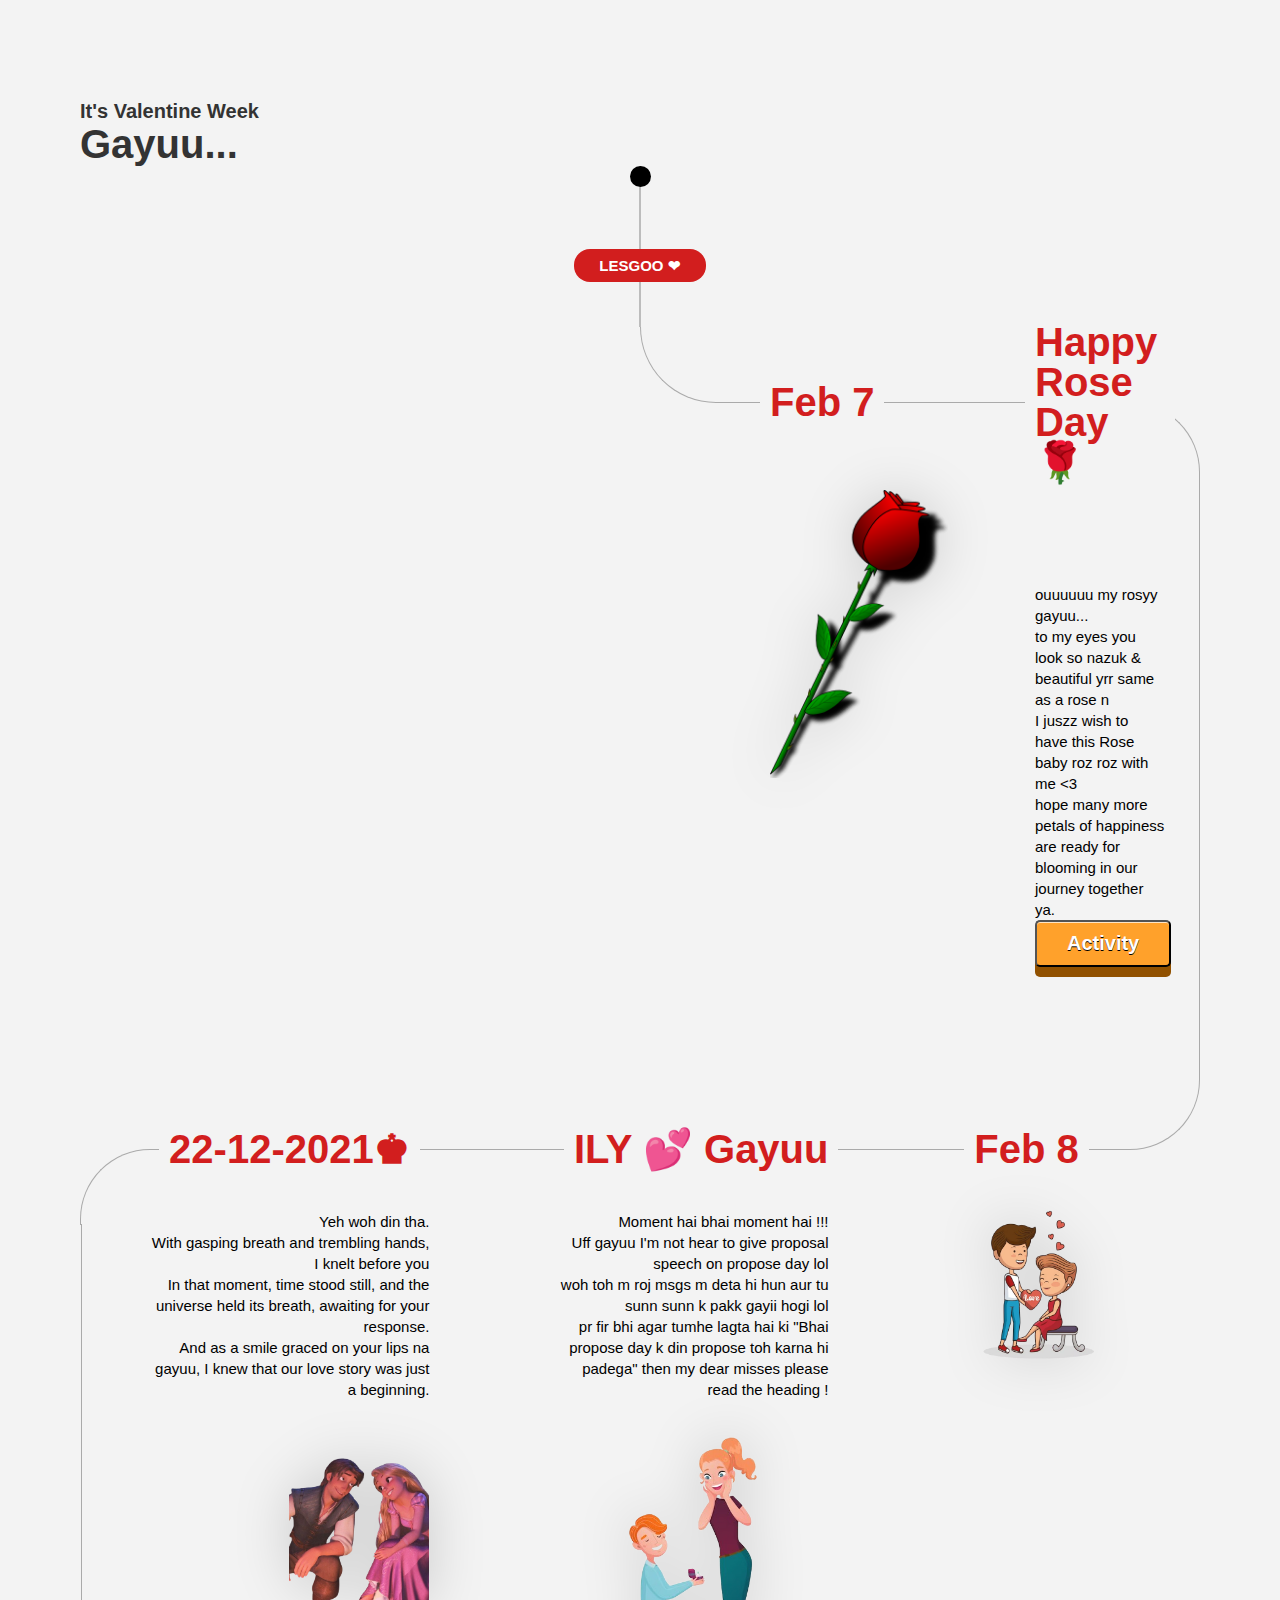
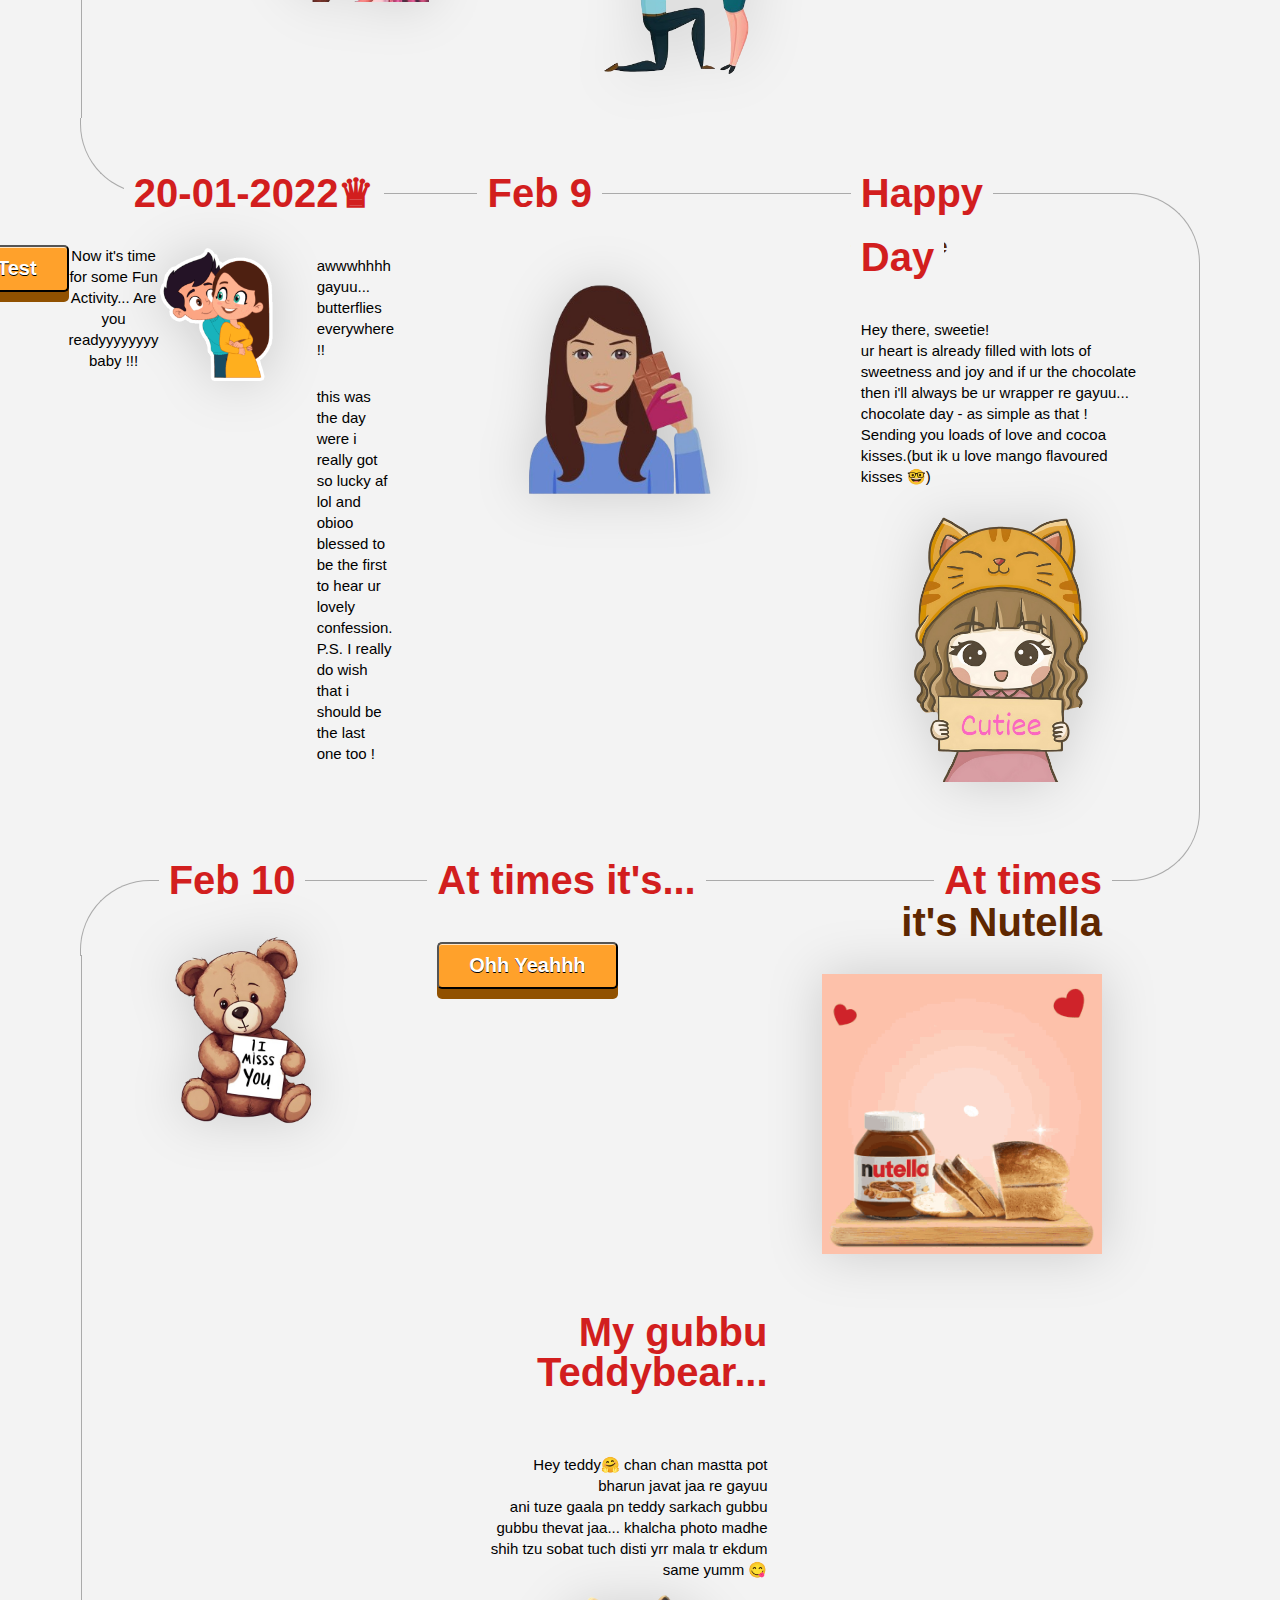
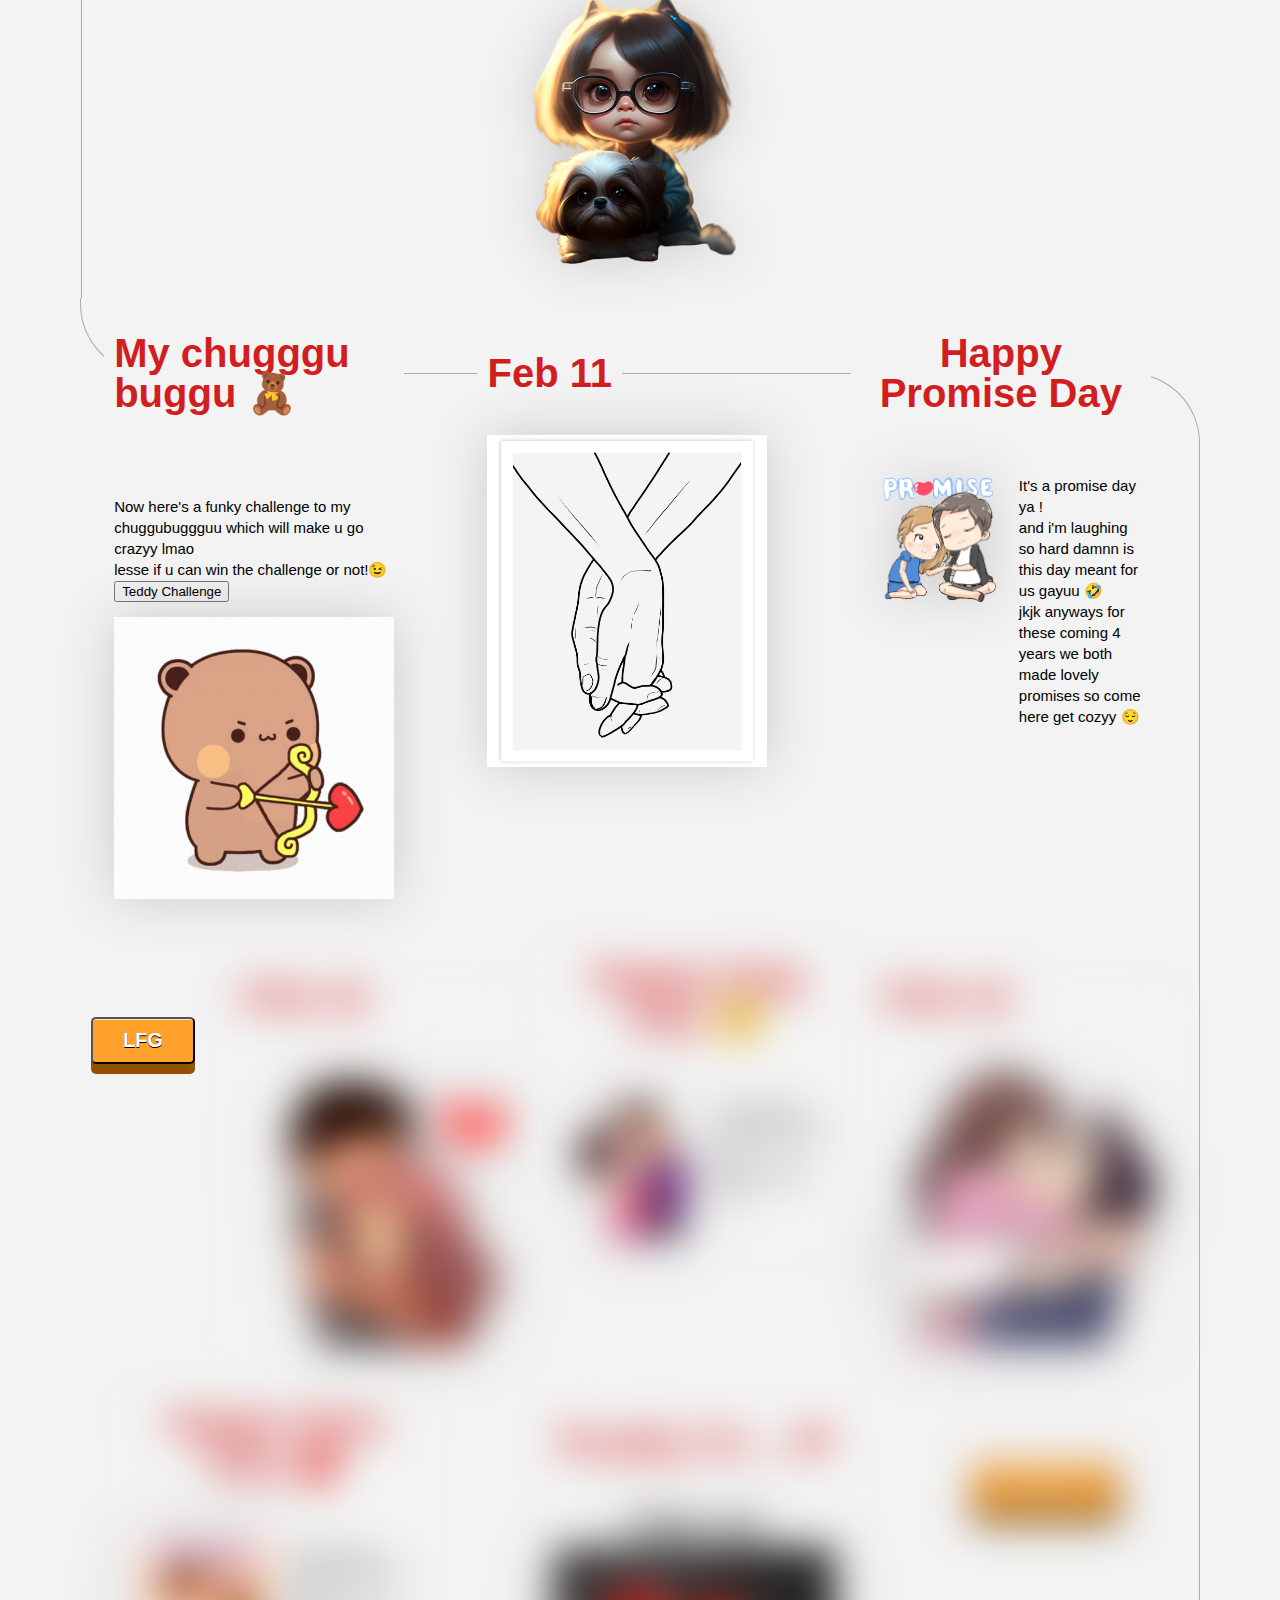
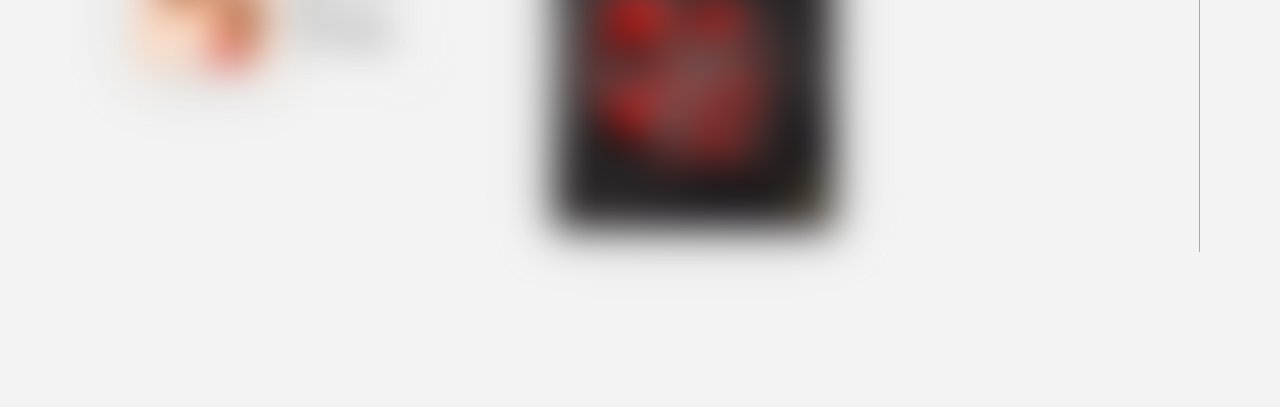
==== commit b598e7db: "Update index.html" ====
--- a/index.html
+++ b/index.html
@@ -243,7 +243,7 @@
           <!-- Promise Day -->
 
 
-          <div class="timeline-box filter">
+          <div class="timeline-box">
             <div class="timeline-box-wrap">
               <h6>Feb 11</h6>
               <div class="timeline-content">
@@ -253,22 +253,23 @@
               </div>
             </div>
           </div>
-          <div class="timeline-box img-left timeline-content-img filter">
+          <div class="timeline-box img-left timeline-content-img">
             <div class="timeline-box-wrap">
               <h6>Happy Promise Day</h6>
               <div class="timeline-content">
                 <div class="timeline-content-txt">
-                  <p>Lorem Ipsum <br />is simply dummy text<br /> of the printing and.</p>
+                  <p>It's a promise day ya ! <br /> and i'm laughing so hard damnn is this day meant for us gayuu 🤣<br />
+                    jkjk anyways for these coming 4 years we both made lovely promises so come here get cozyy 😌 </p>
                 </div>
                 <img src="./images/promise.gif" alt="">
               </div>
             </div>
           </div>
-          <div class="timeline-box timeline-content-img filter">
-            <div class="timeline-box-wrap">
-              <div class="timeline-content">
-                <div class="timeline-content-txt">
-                  <button class="button"  onclick="redirectToPromActPage()">Quiz</button>
+          <div class="timeline-box timeline-content-img">
+            <div class="timeline-box-wrap">
+              <div class="timeline-content">
+                <div class="timeline-content-txt">
+                  <button class="button"  onclick="redirectToPromActPage()">LFG</button>
                 </div>
               </div>
             </div>
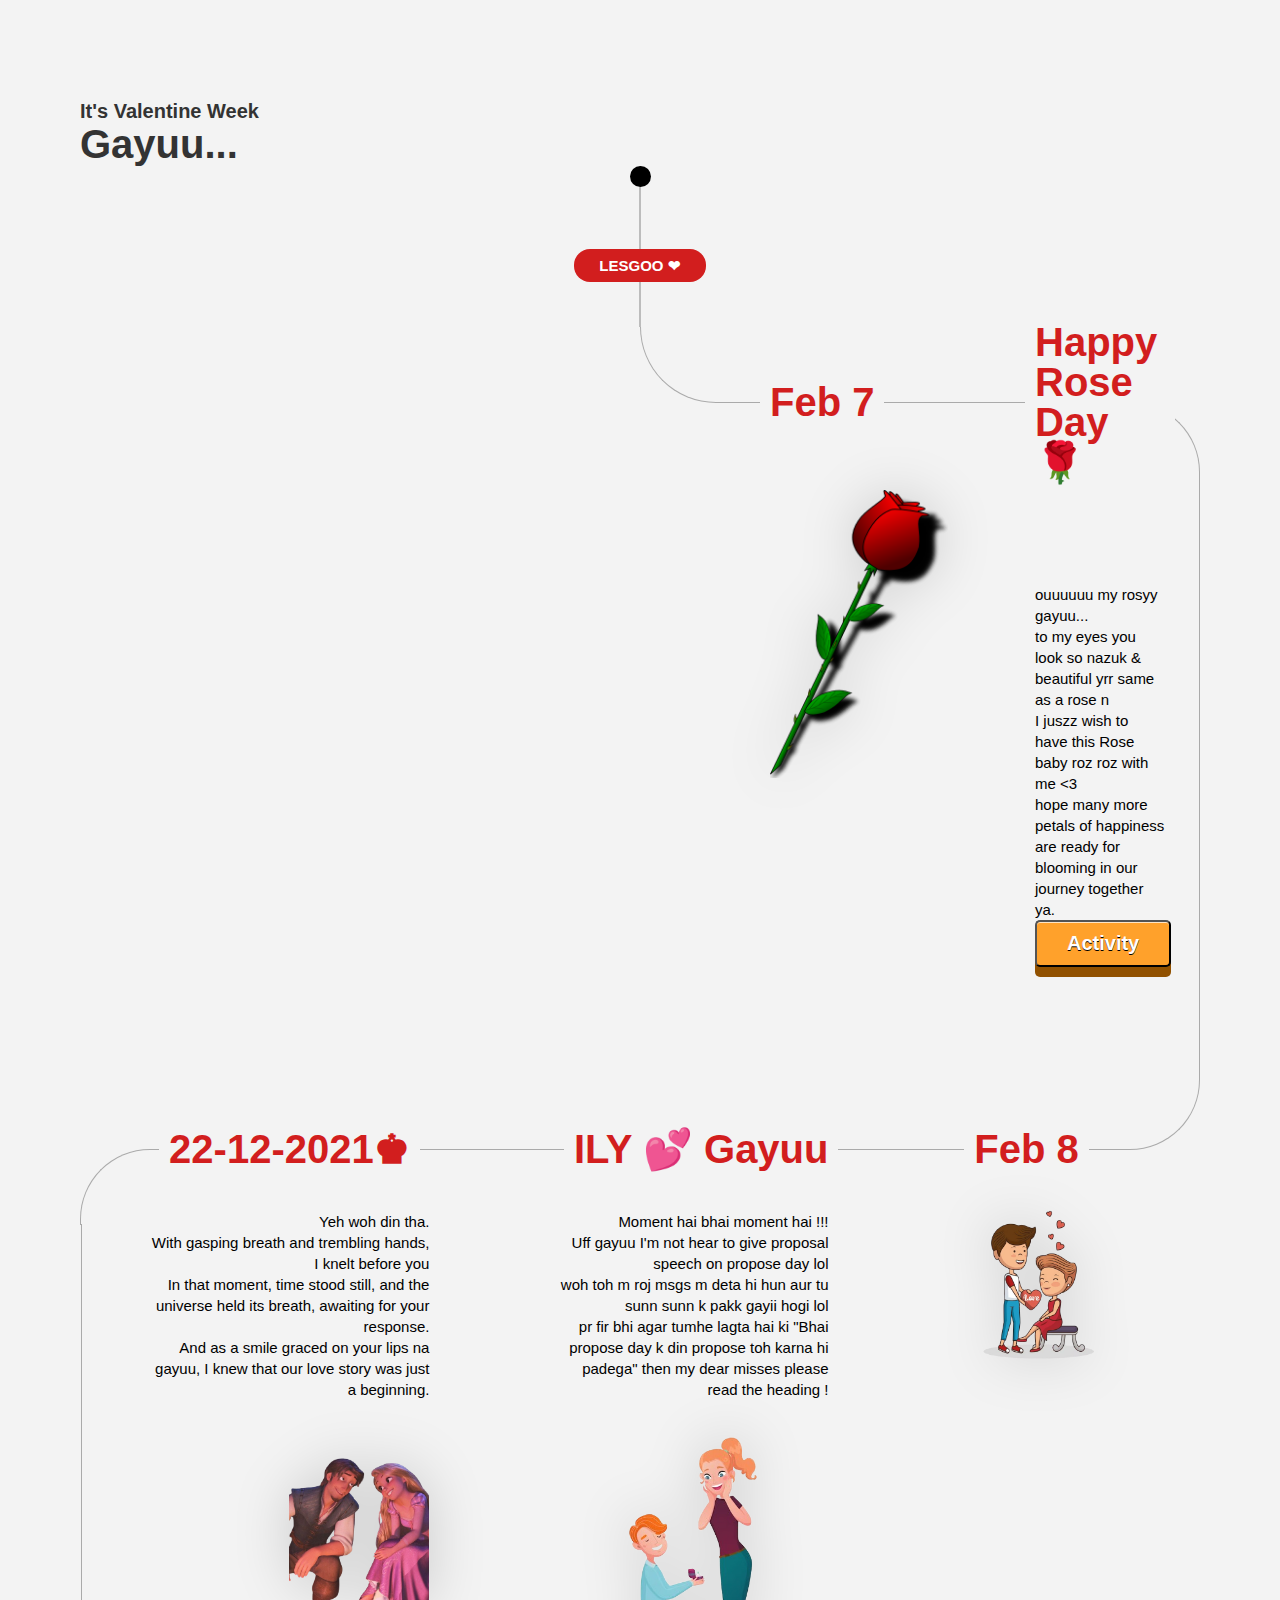
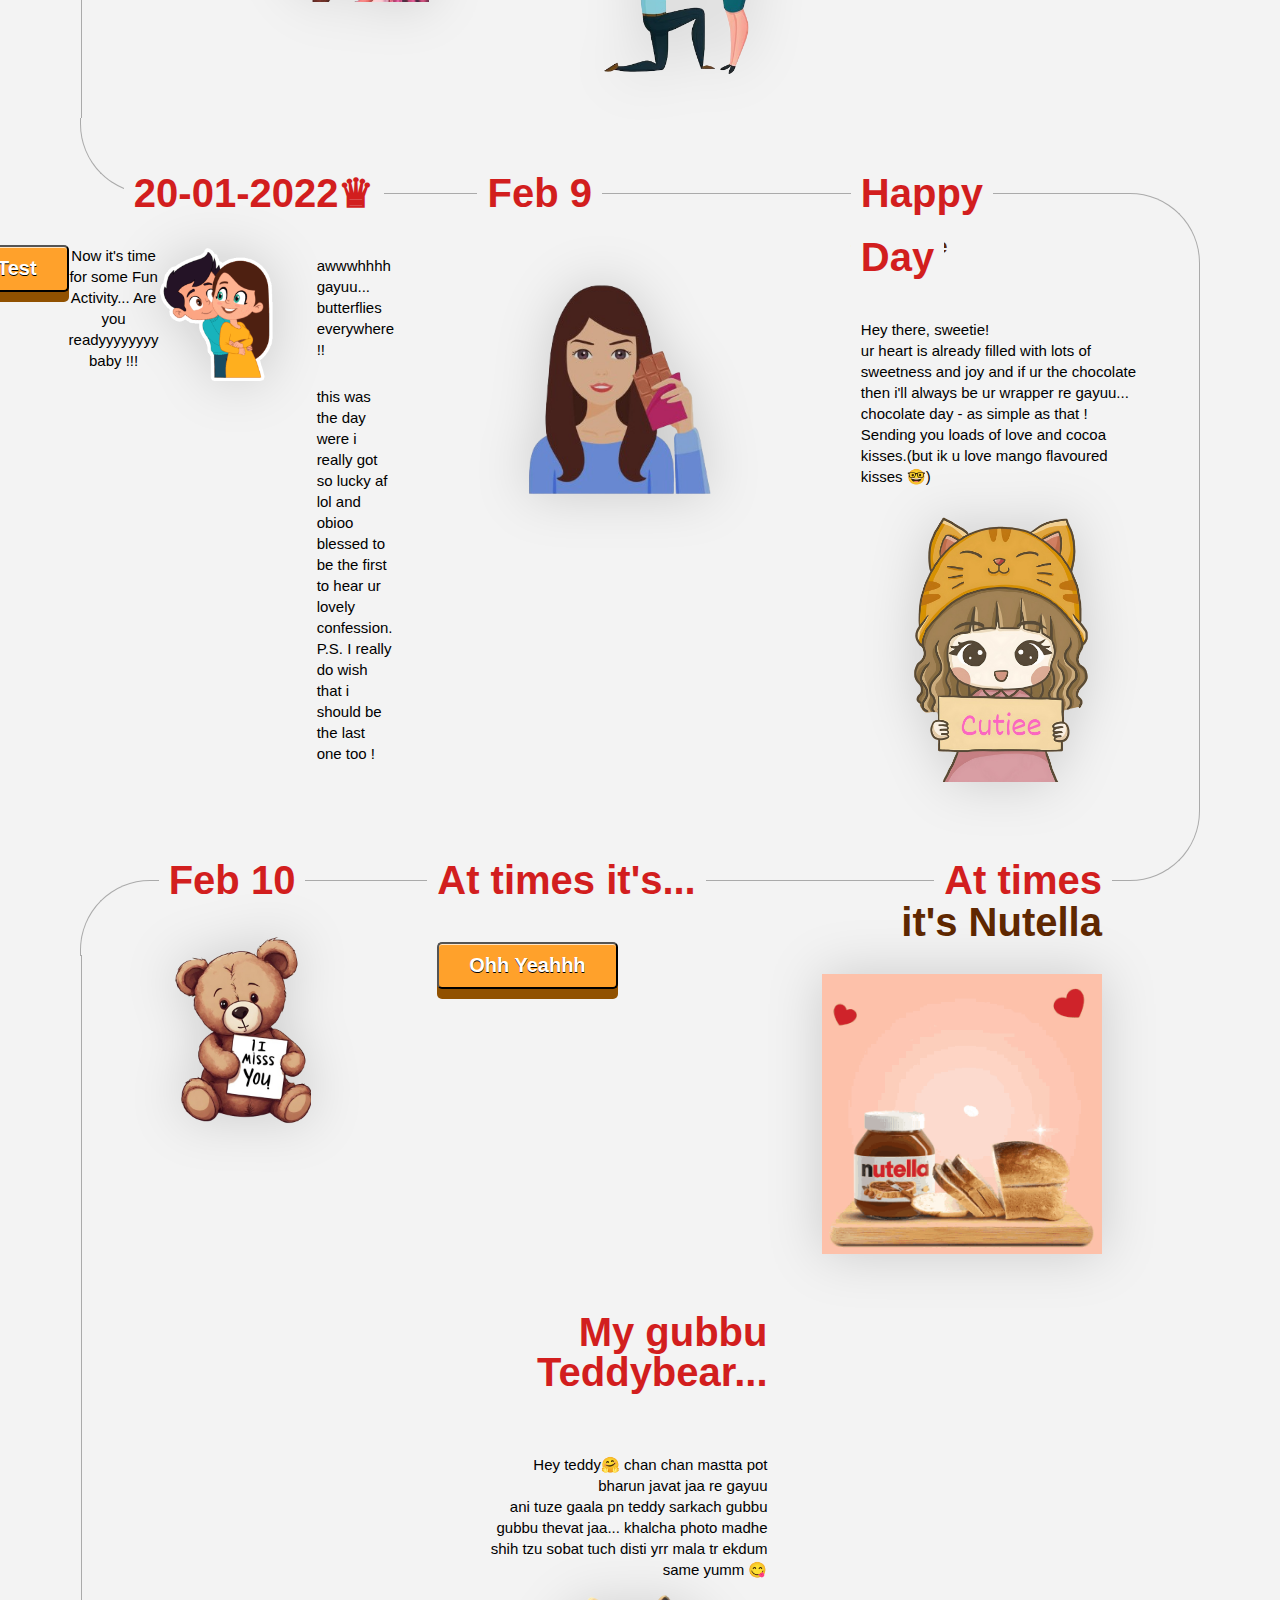
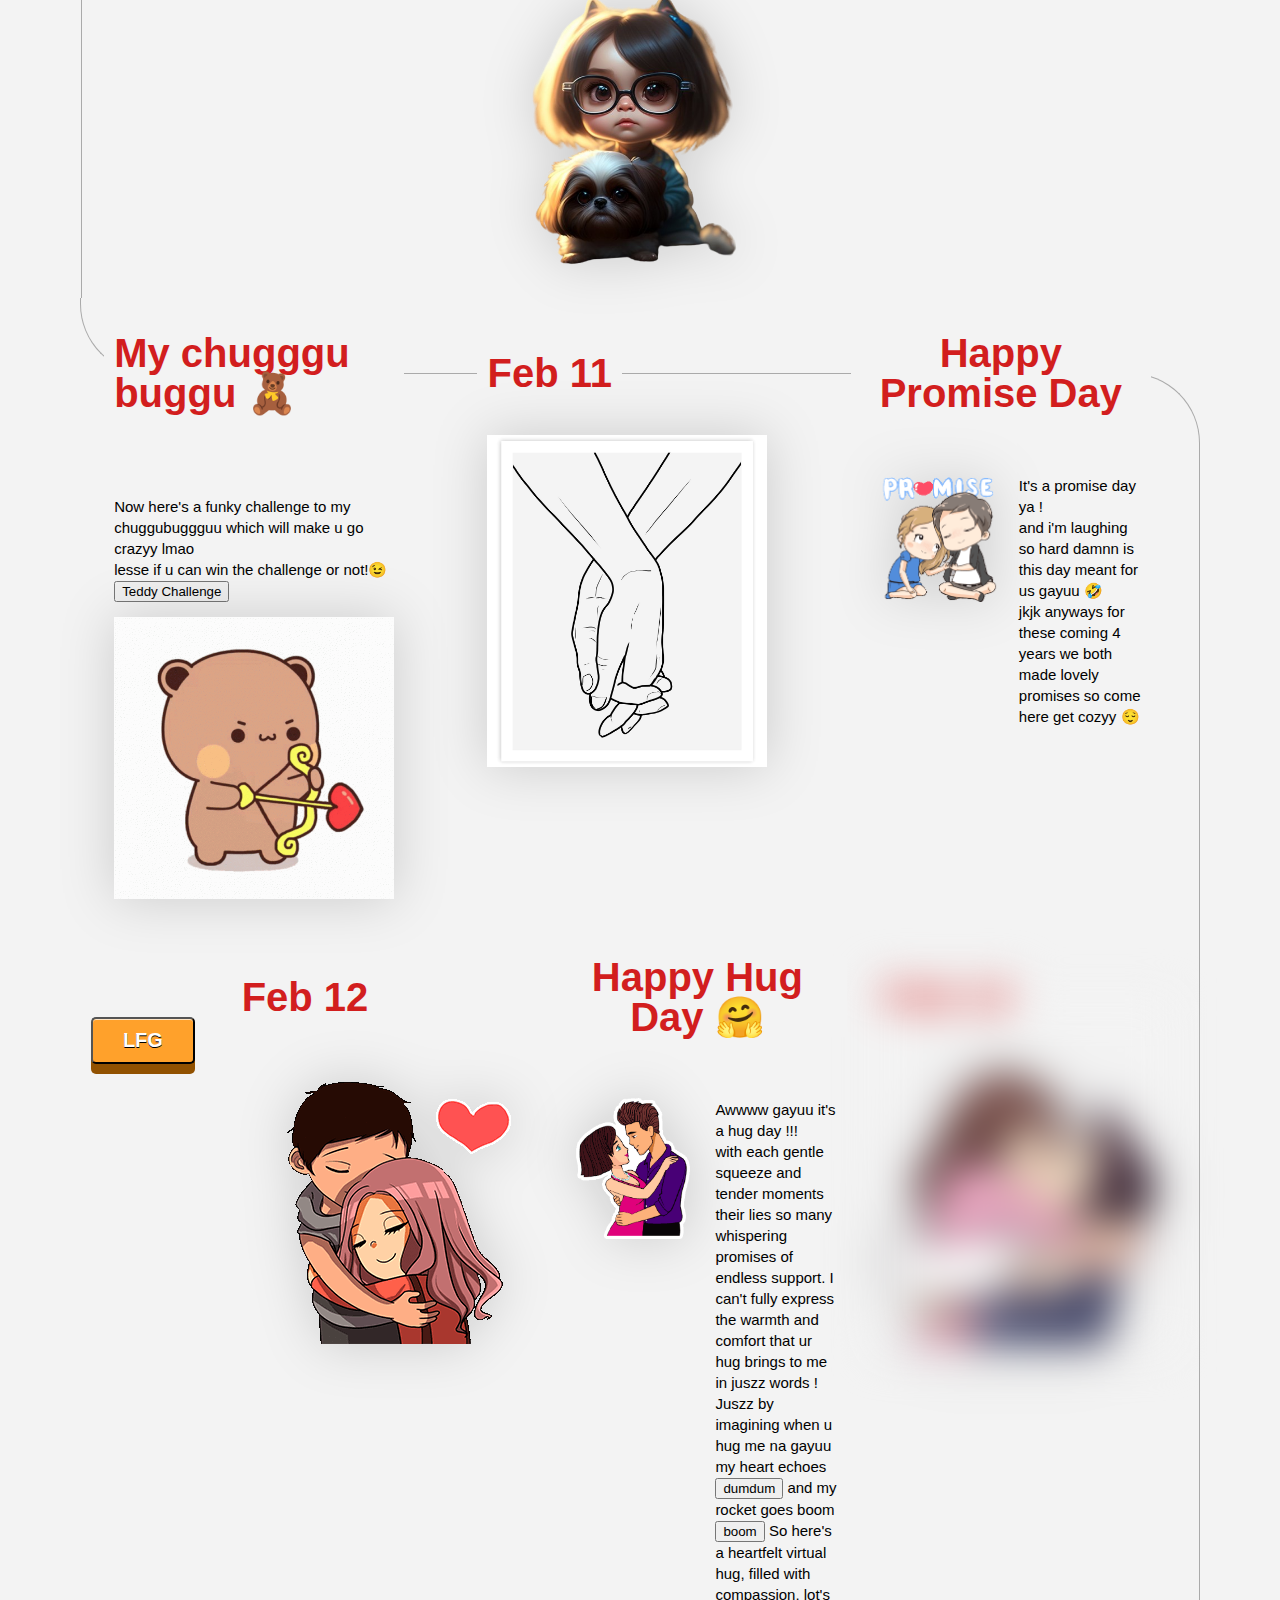
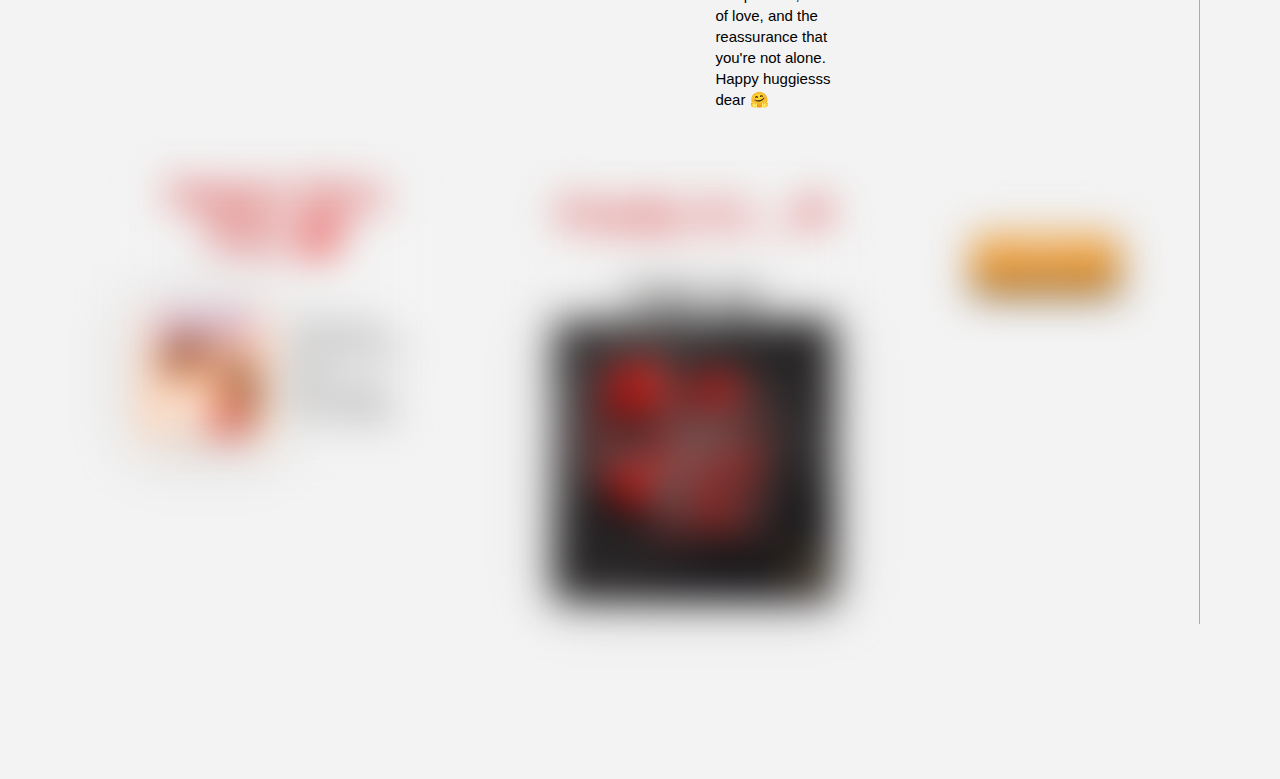
==== commit 1a37d264: "Update index.html" ====
--- a/index.html
+++ b/index.html
@@ -286,7 +286,7 @@
 
 
        
-          <div class="timeline-box filter">
+          <div class="timeline-box">
             <div class="timeline-box-wrap">
               <h6>Feb 12</h6>
               <div class="timeline-content">
@@ -296,12 +296,18 @@
               </div>
             </div>
           </div>
-          <div class="timeline-box img-left timeline-content-img filter">
+          <div class="timeline-box img-left timeline-content-img">
             <div class="timeline-box-wrap">
               <h6>Happy Hug Day &#x1F917;</h6>
               <div class="timeline-content">
                 <div class="timeline-content-txt">
-                  <p>Lorem Ipsum <br />is simply dummy text<br /> of the printing and.</p>
+                  <p>Awwww gayuu it's a hug day !!! <br /> with each gentle squeeze and tender moments <br /> their lies
+                    so many whispering promises of endless support. I can't fully express the warmth and comfort that ur
+                    hug brings to me in juszz words ! Juszz by imagining when u hug me na gayuu my heart echoes
+                    <button onclick="redirectToHeartPage()">dumdum</button> and my rocket goes boom <button
+                      onclick="redirectToRocketPage()">boom</button> So here's a heartfelt virtual hug, filled with
+                    compassion, lot's of love, and the reassurance that you're not alone. Happy huggiesss dear 🤗
+                  </p>
                 </div>
                 <img src="./images/hug.gif" alt="">
               </div>
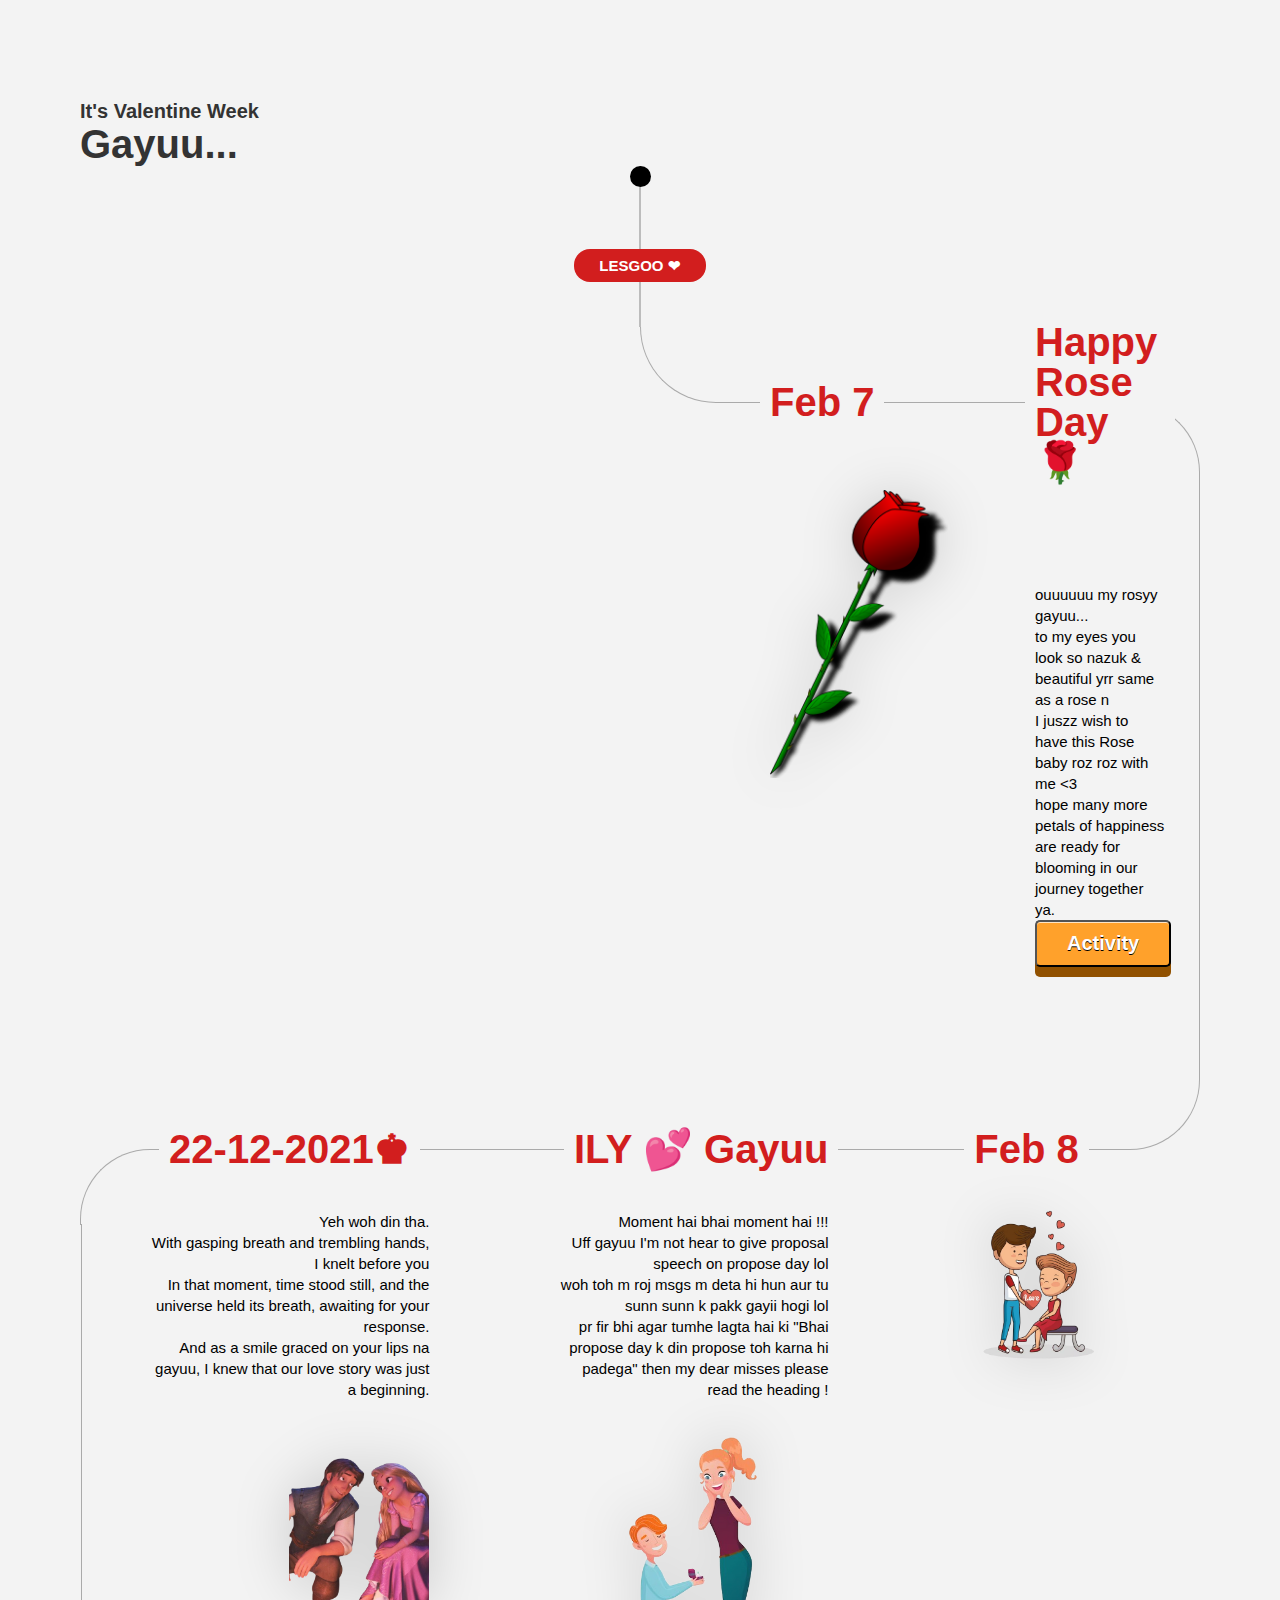
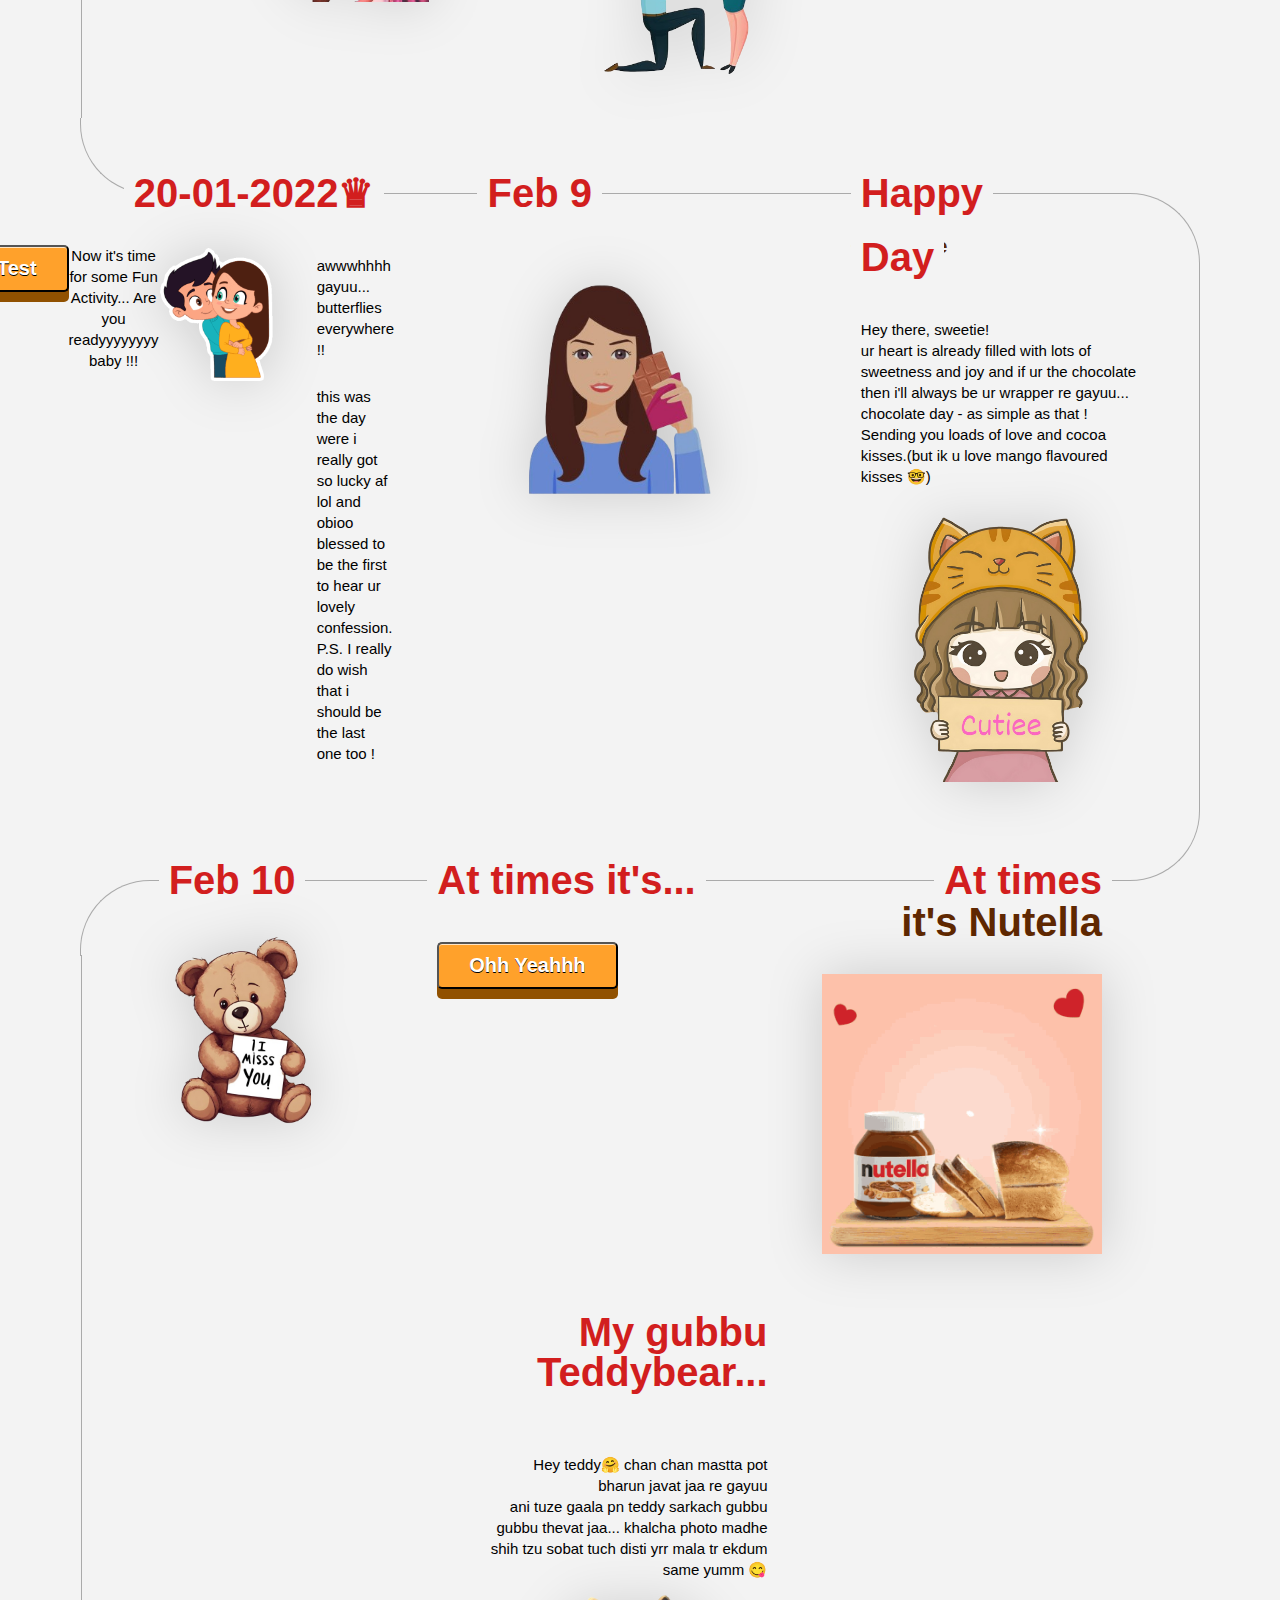
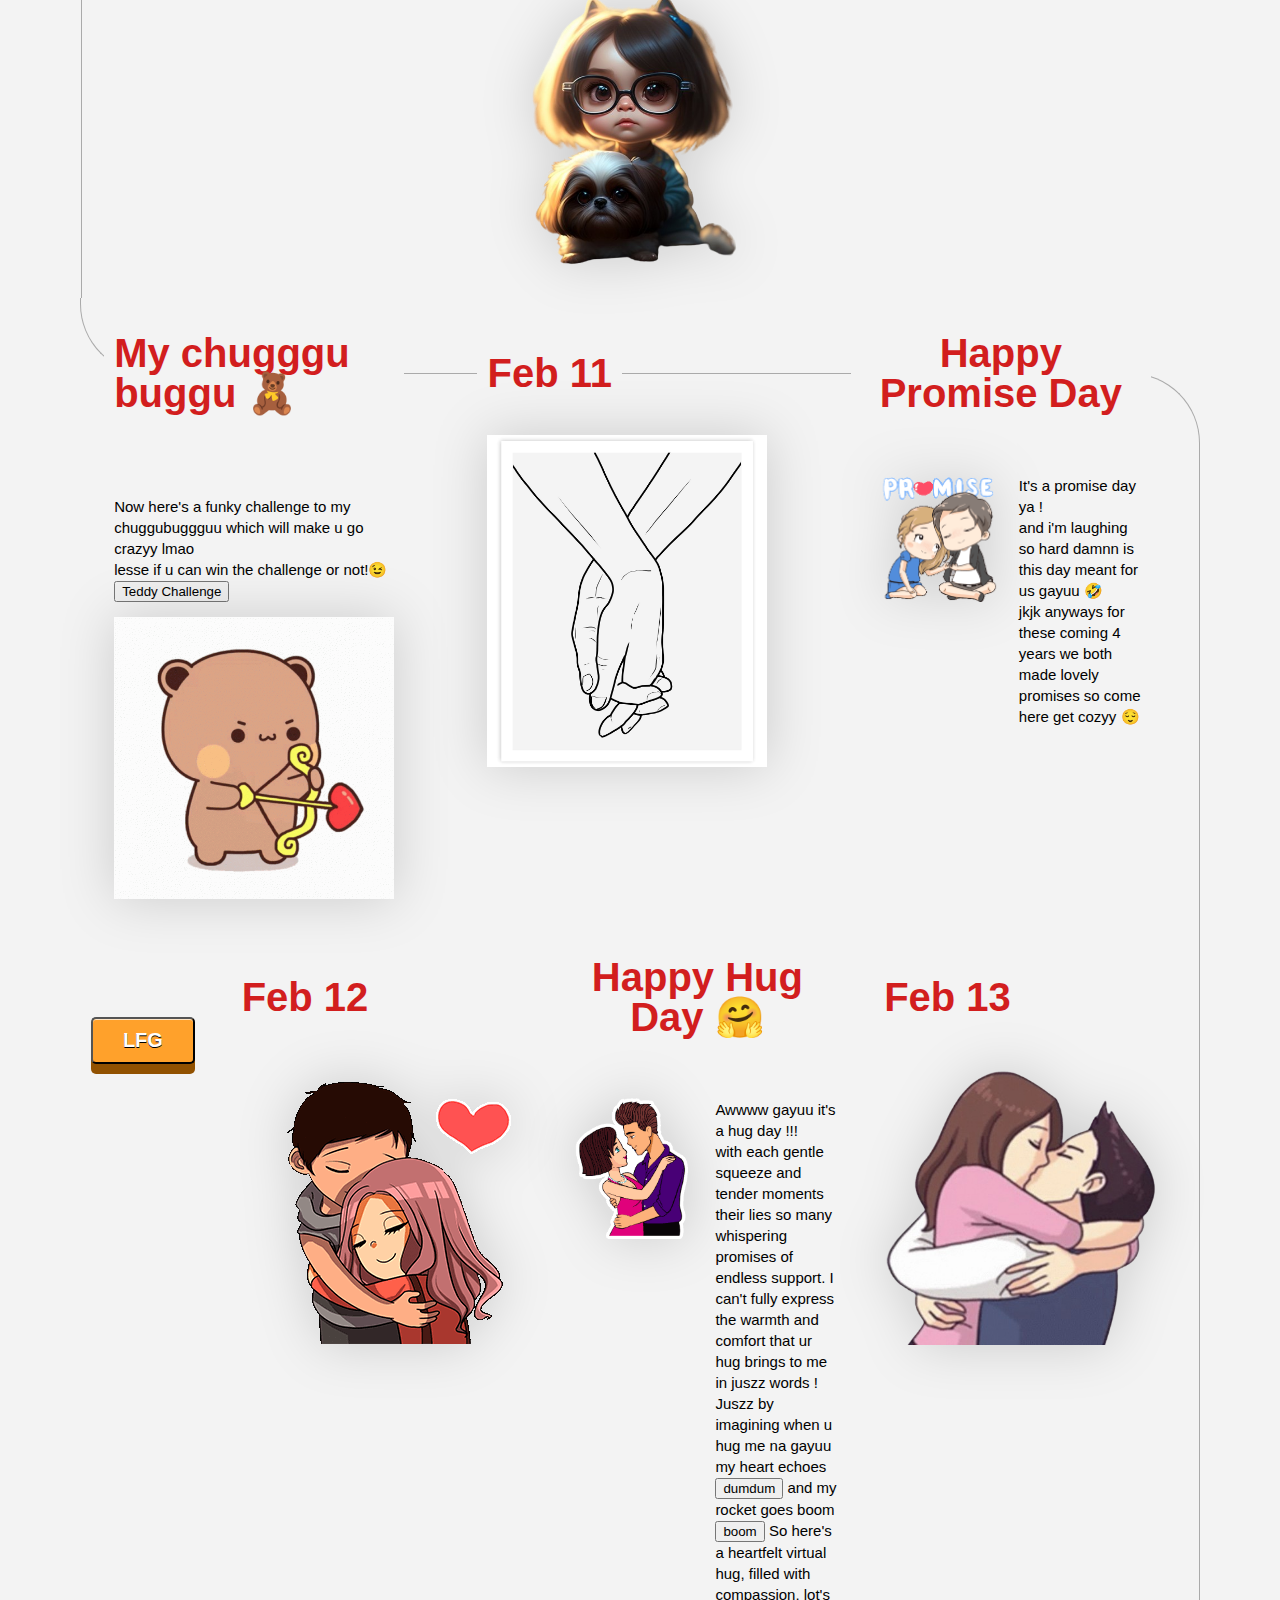
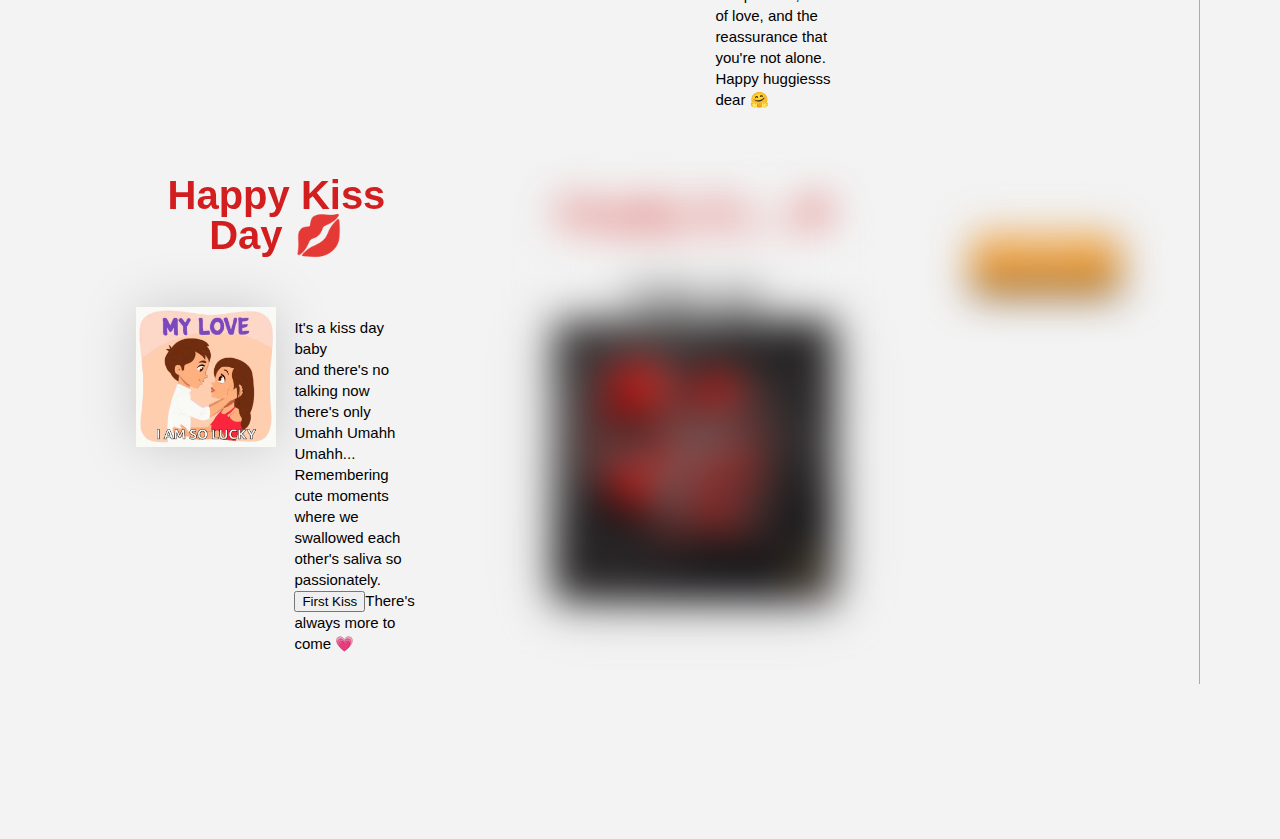
==== commit 4af40202: "Update index.html" ====
--- a/index.html
+++ b/index.html
@@ -320,7 +320,7 @@
             <!-- Kiss Day -->
 
 
-          <div class="timeline-box filter">
+          <div class="timeline-box">
             <div class="timeline-box-wrap">
               <h6>Feb 13</h6>
               <div class="timeline-content">
@@ -330,12 +330,15 @@
               </div>
             </div>
           </div>
-          <div class="timeline-box img-left timeline-content-img filter">
+          <div class="timeline-box img-left timeline-content-img">
             <div class="timeline-box-wrap">
               <h6>Happy Kiss Day &#x1F48B;</h6>
               <div class="timeline-content">
                 <div class="timeline-content-txt">
-                  <p>Lorem Ipsum <br />is simply dummy text<br /> of the printing and. <button onclick="redirectToKissActPage()">First Kiss</button></p>
+                  <p>It's a kiss day baby <br />and there's no talking now <br /> there's only Umahh Umahh Umahh...
+                    Remembering cute moments where we swallowed each other's saliva so passionately.<button
+                      onclick="redirectToKissActPage()">First Kiss</button>There's always more
+                    to come &#x1F497;</p>
                 </div>
                 <img src="./images/kissme.gif" alt="">
               </div>
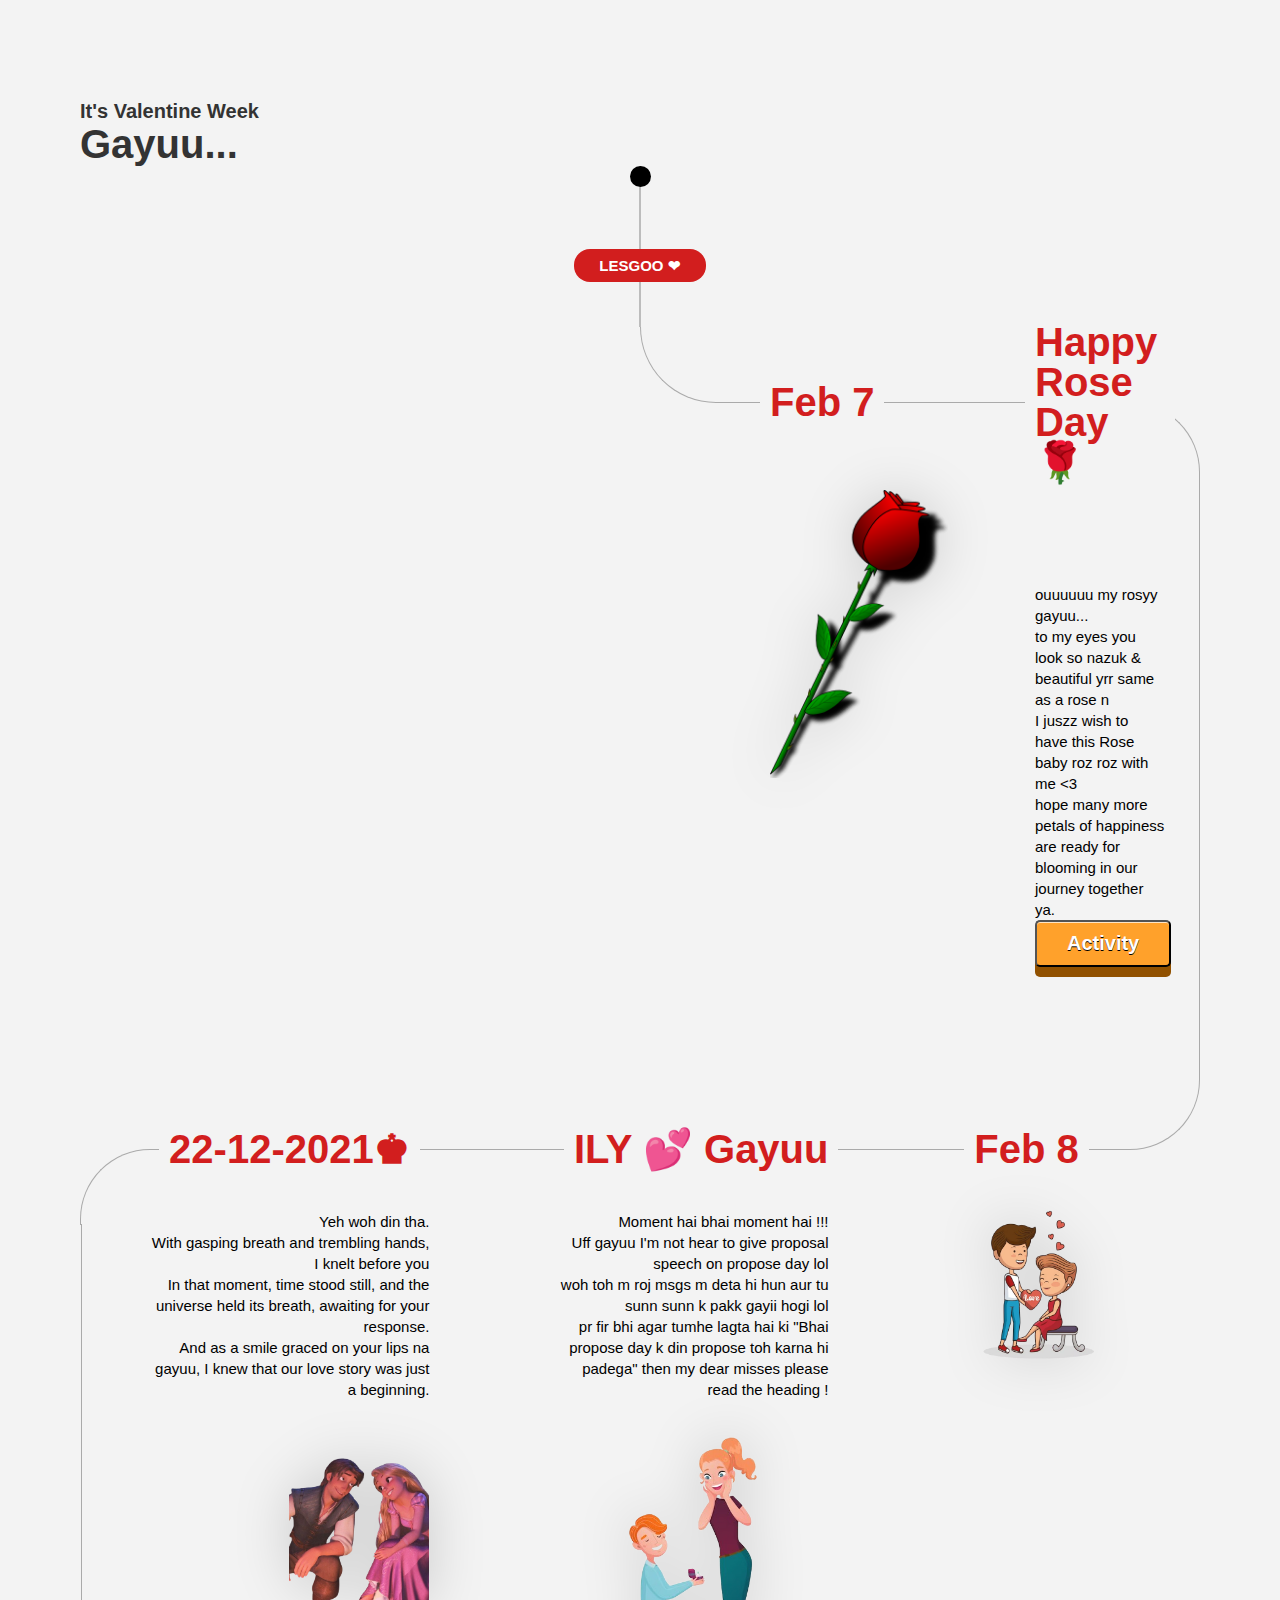
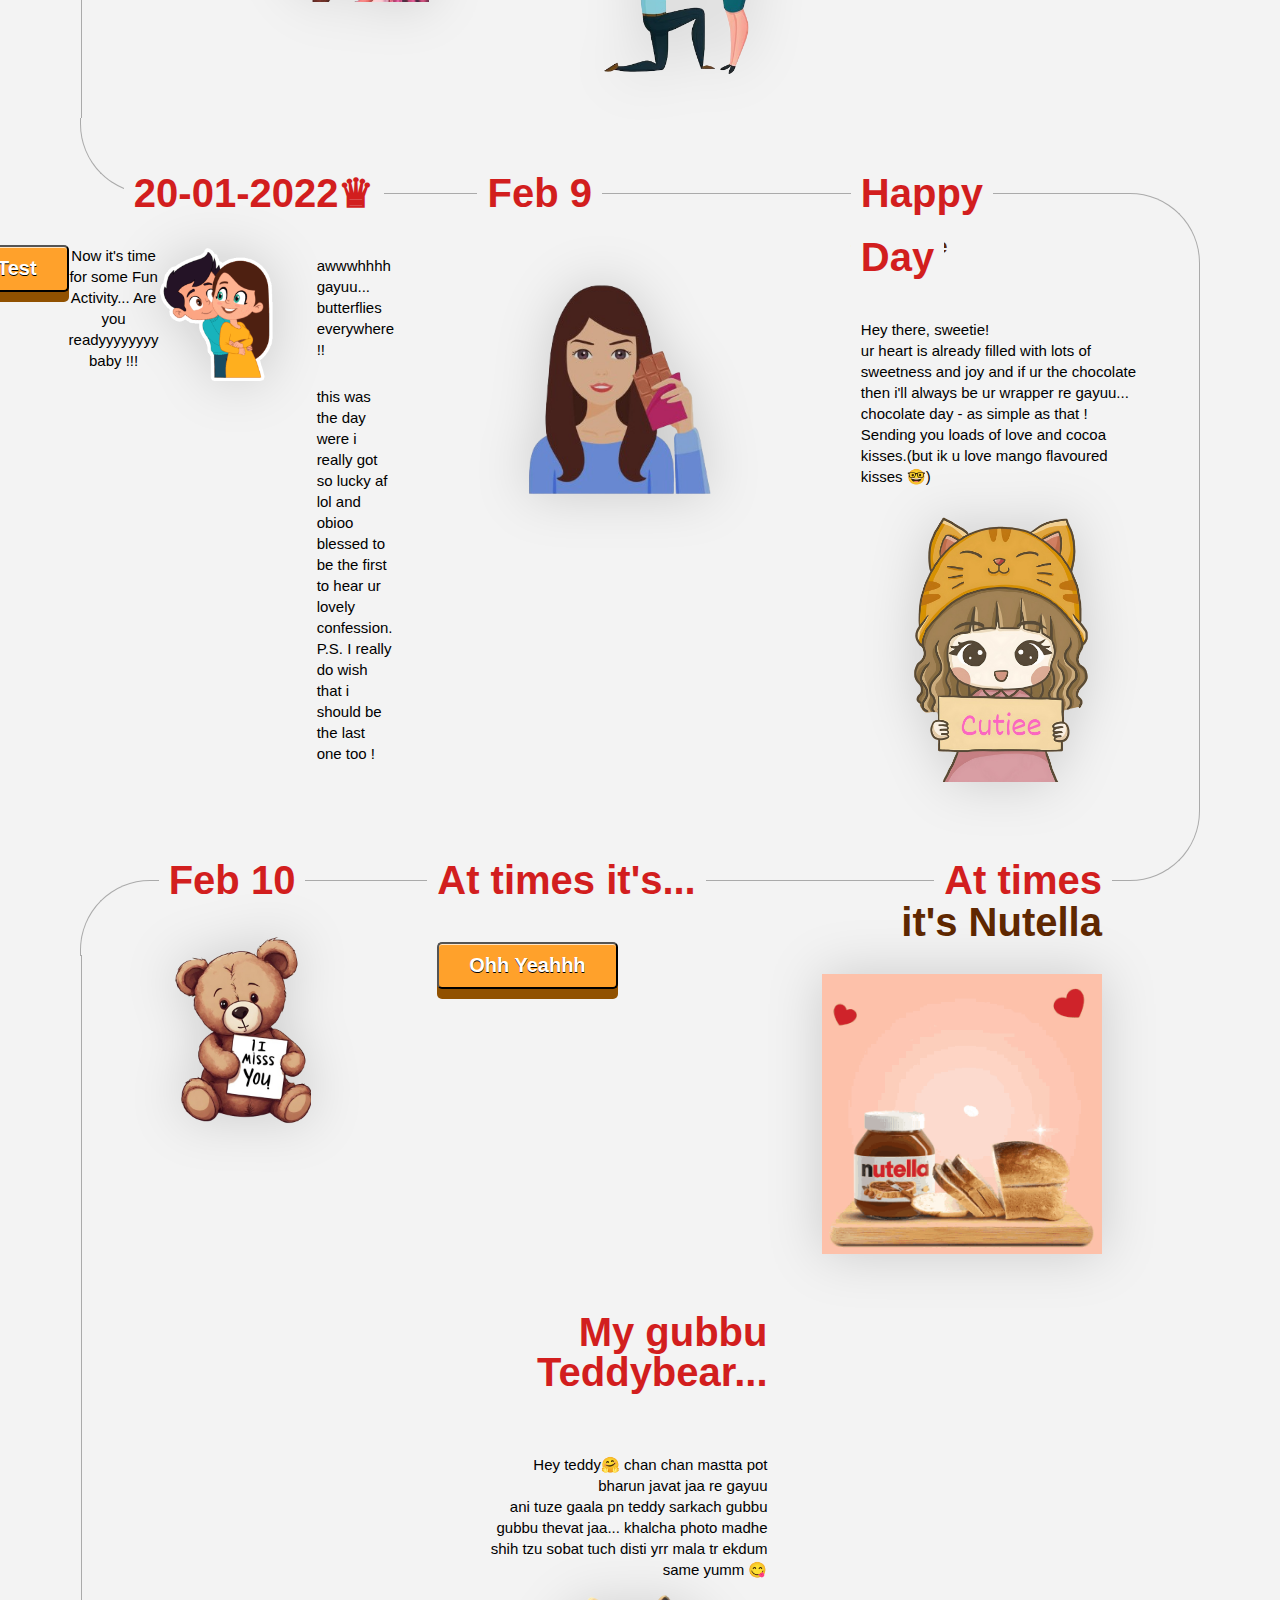
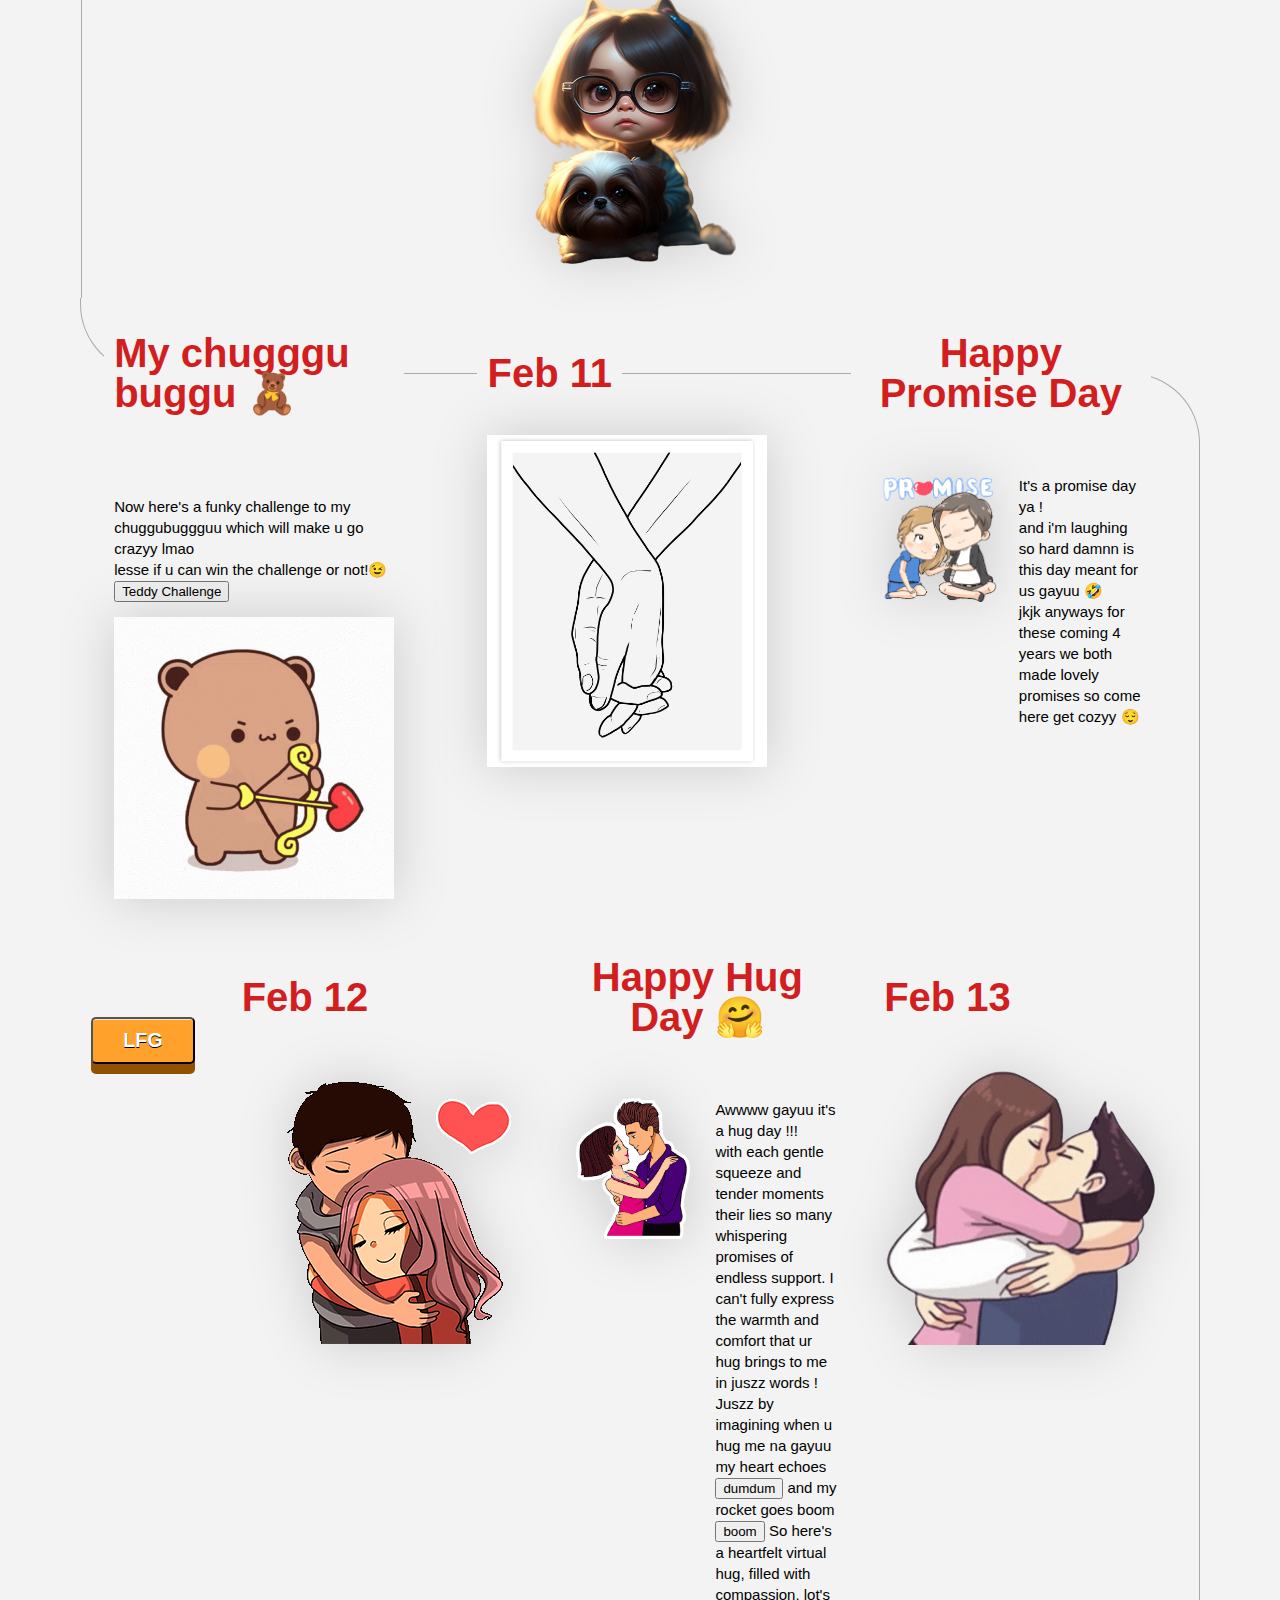
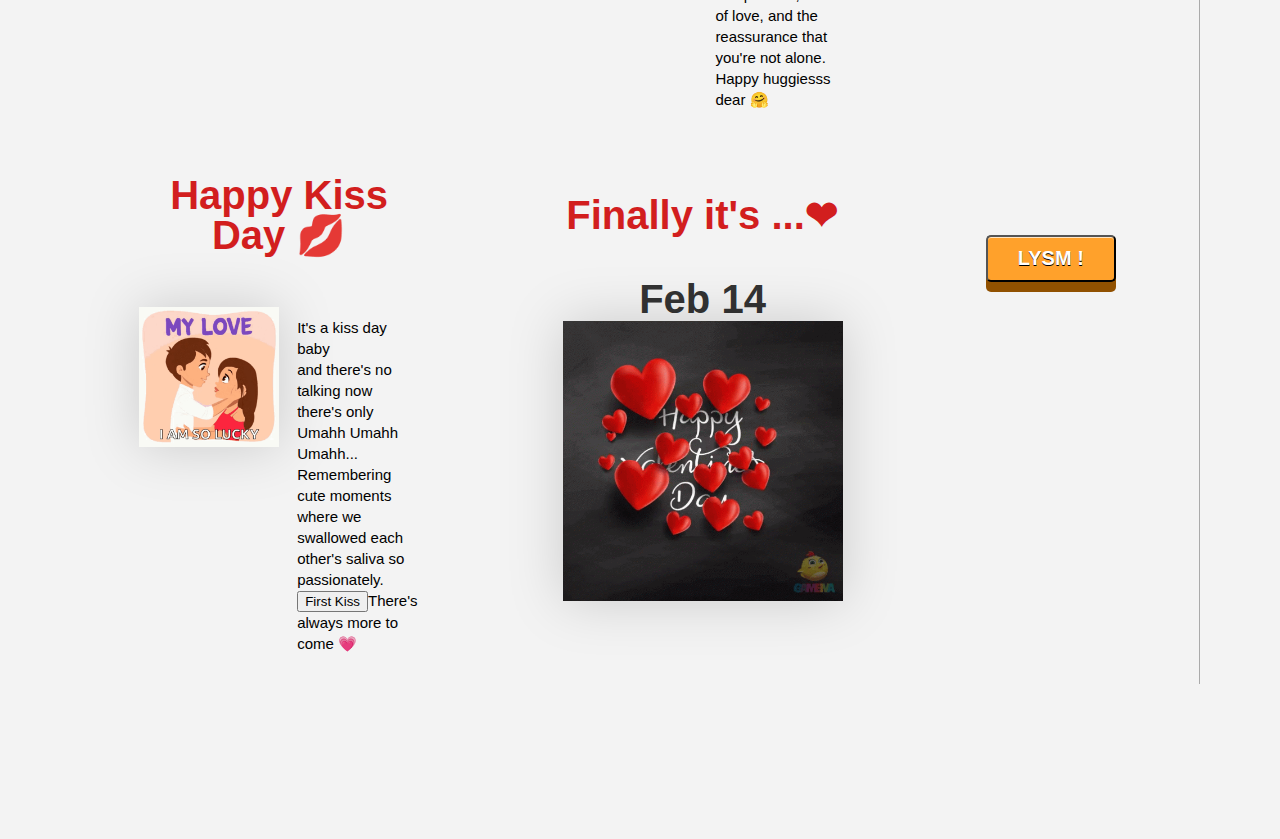
==== commit 2250b197: "Update index.html" ====
--- a/index.html
+++ b/index.html
@@ -350,7 +350,7 @@
             <!-- Valentines Day -->
 
 
-          <div class="timeline-row filter">
+          <div class="timeline-row">
             <div class="timeline-box timeline-content-img">
               <div class="timeline-box-wrap">
                 <h6>Finally it's ...&#10084;</h6>
@@ -363,11 +363,11 @@
               </div>
             </div>
         </div>
-        <div class="timeline-box timeline-content-img filter">
+        <div class="timeline-box timeline-content-img">
           <div class="timeline-box-wrap">
             <div class="timeline-content">
               <div class="timeline-content-txt">
-                <button class="button"  onclick="redirectToValentinePage()">Click me</button>
+                <button class="button"  onclick="redirectToValentinePage()">LYSM !</button>
               </div>
             </div>
           </div>
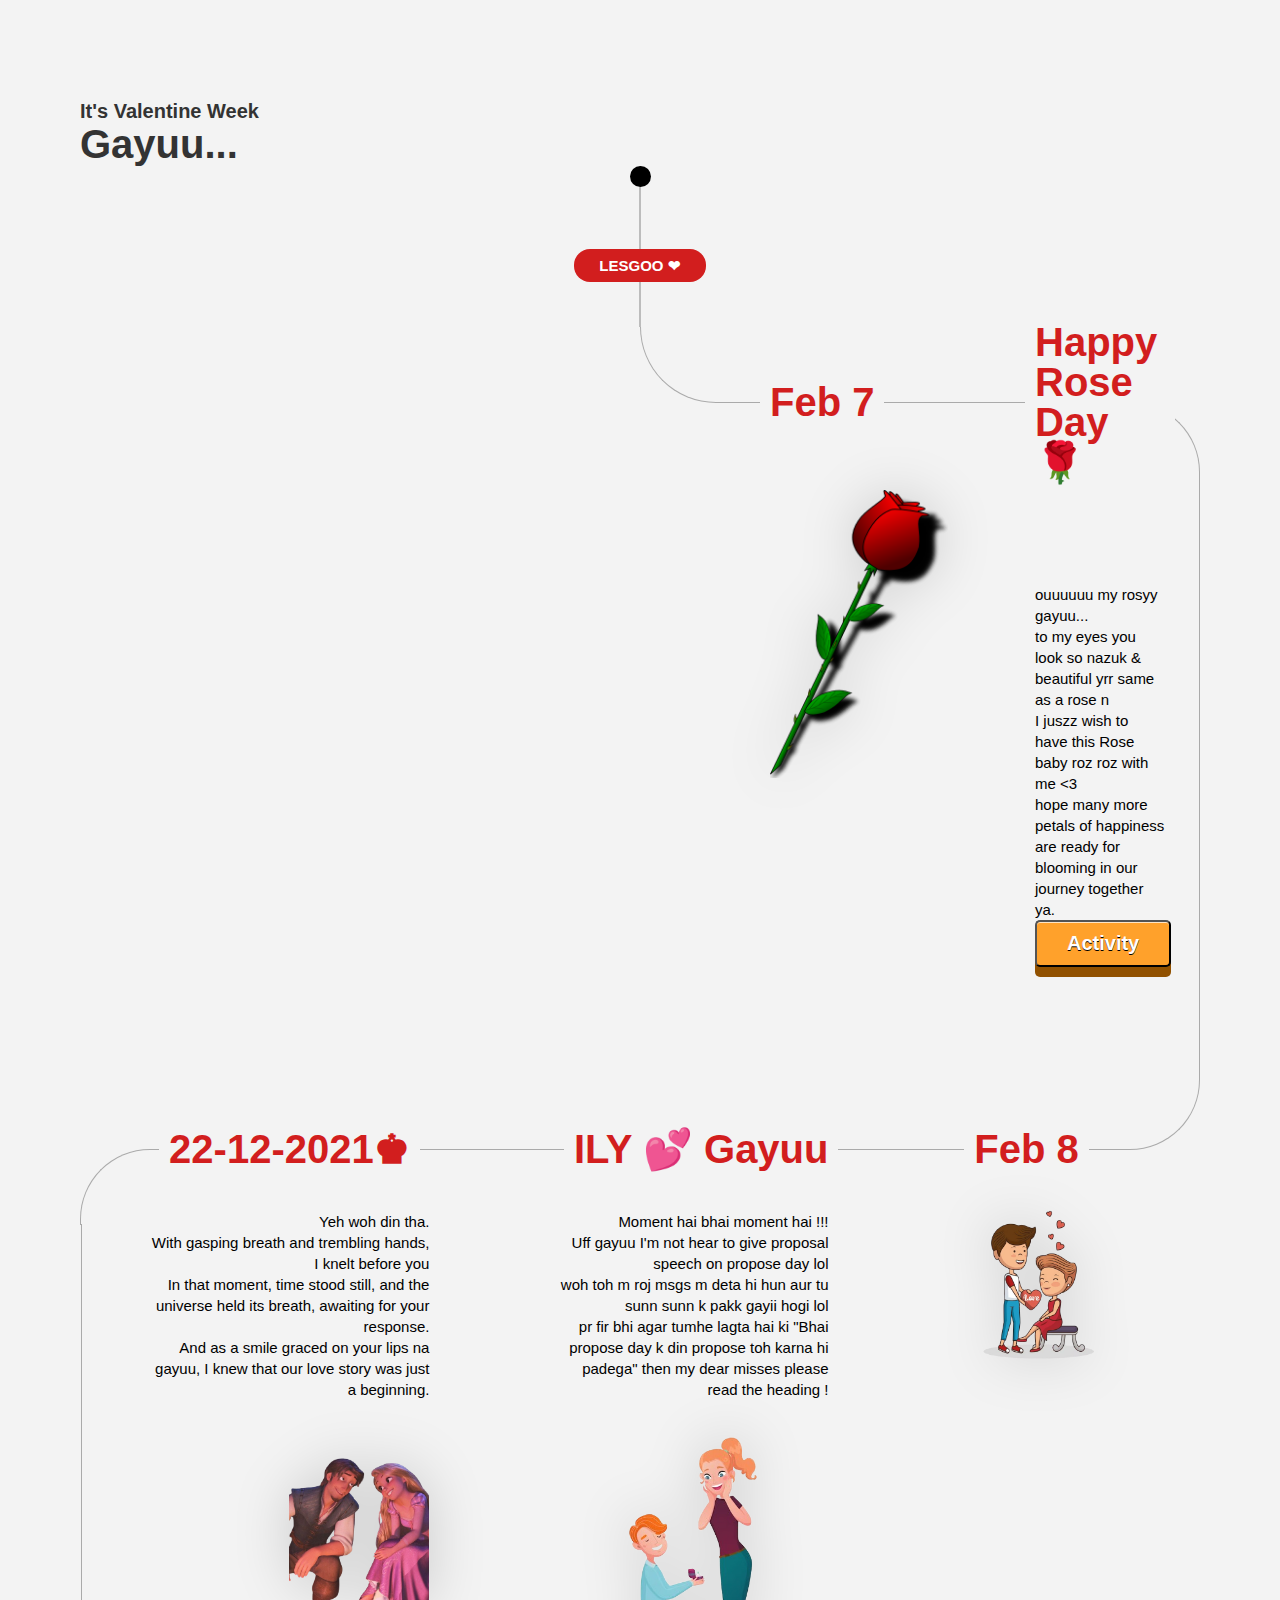
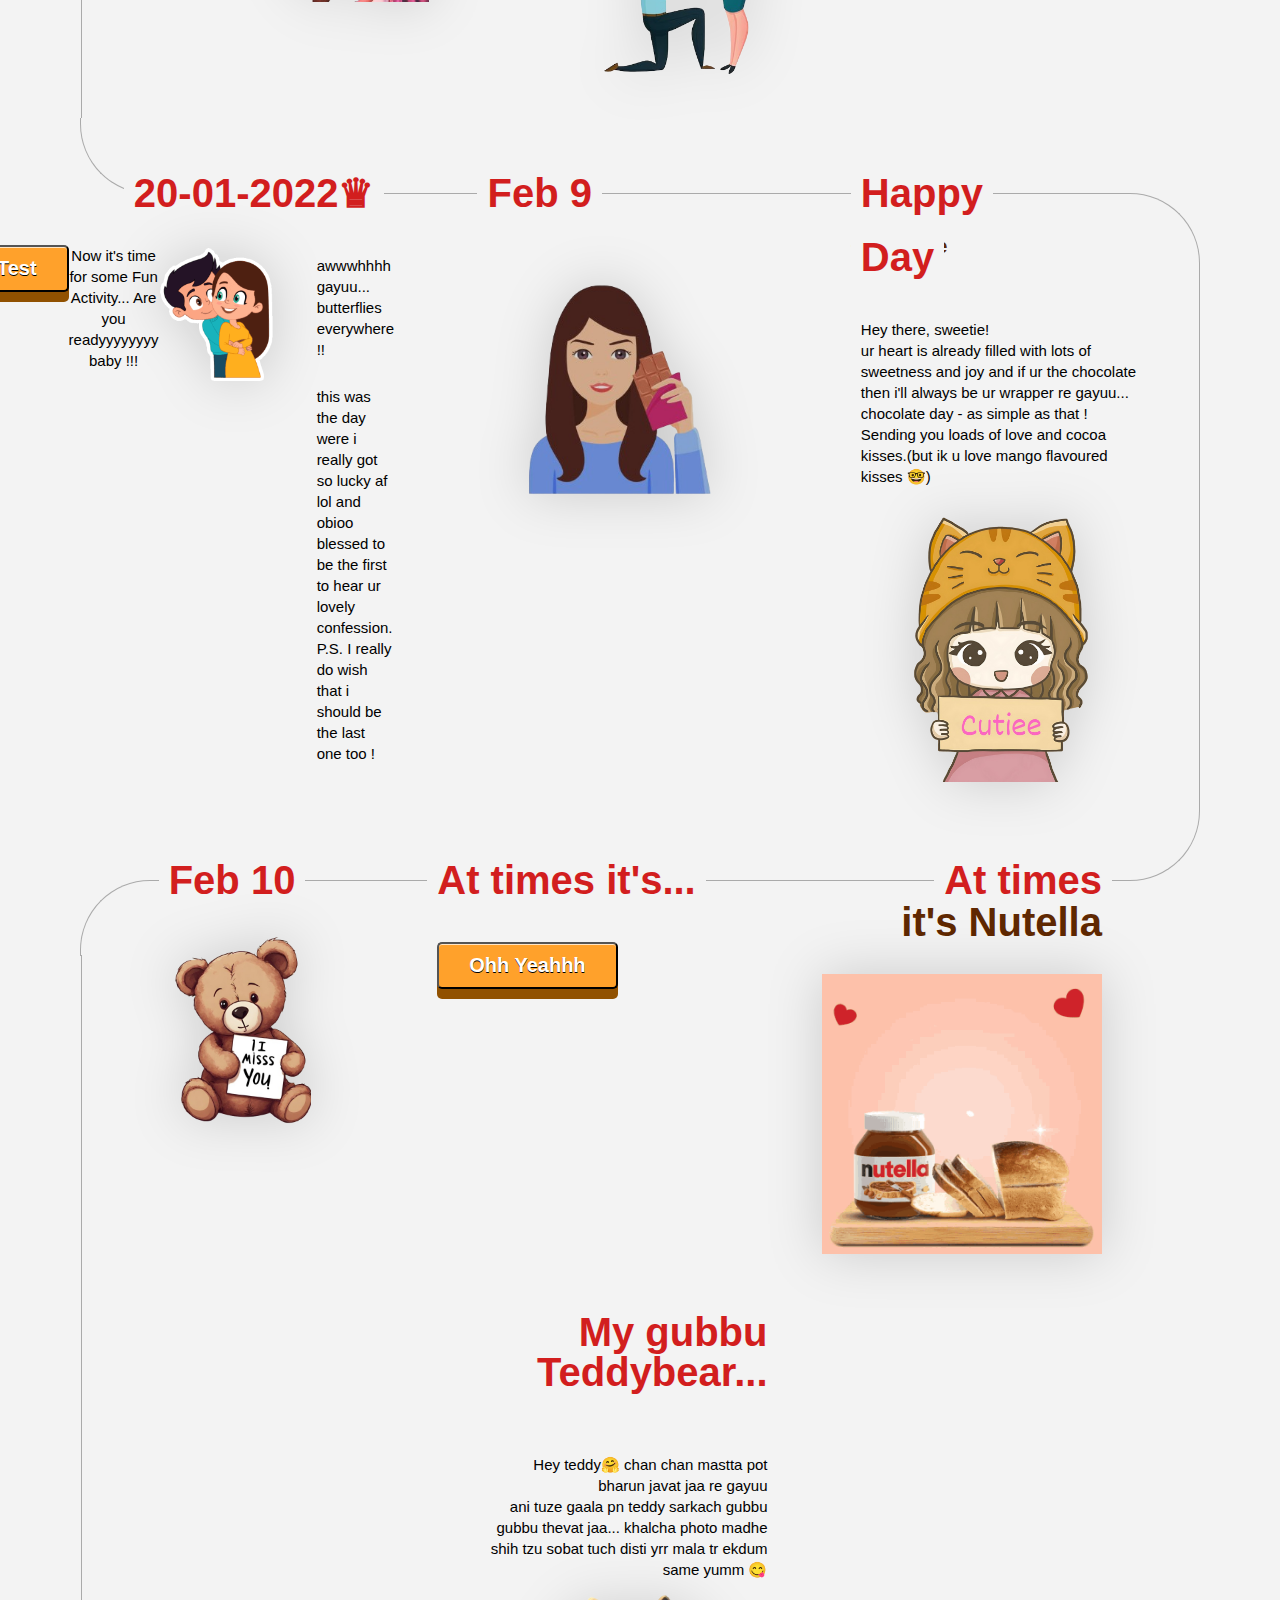
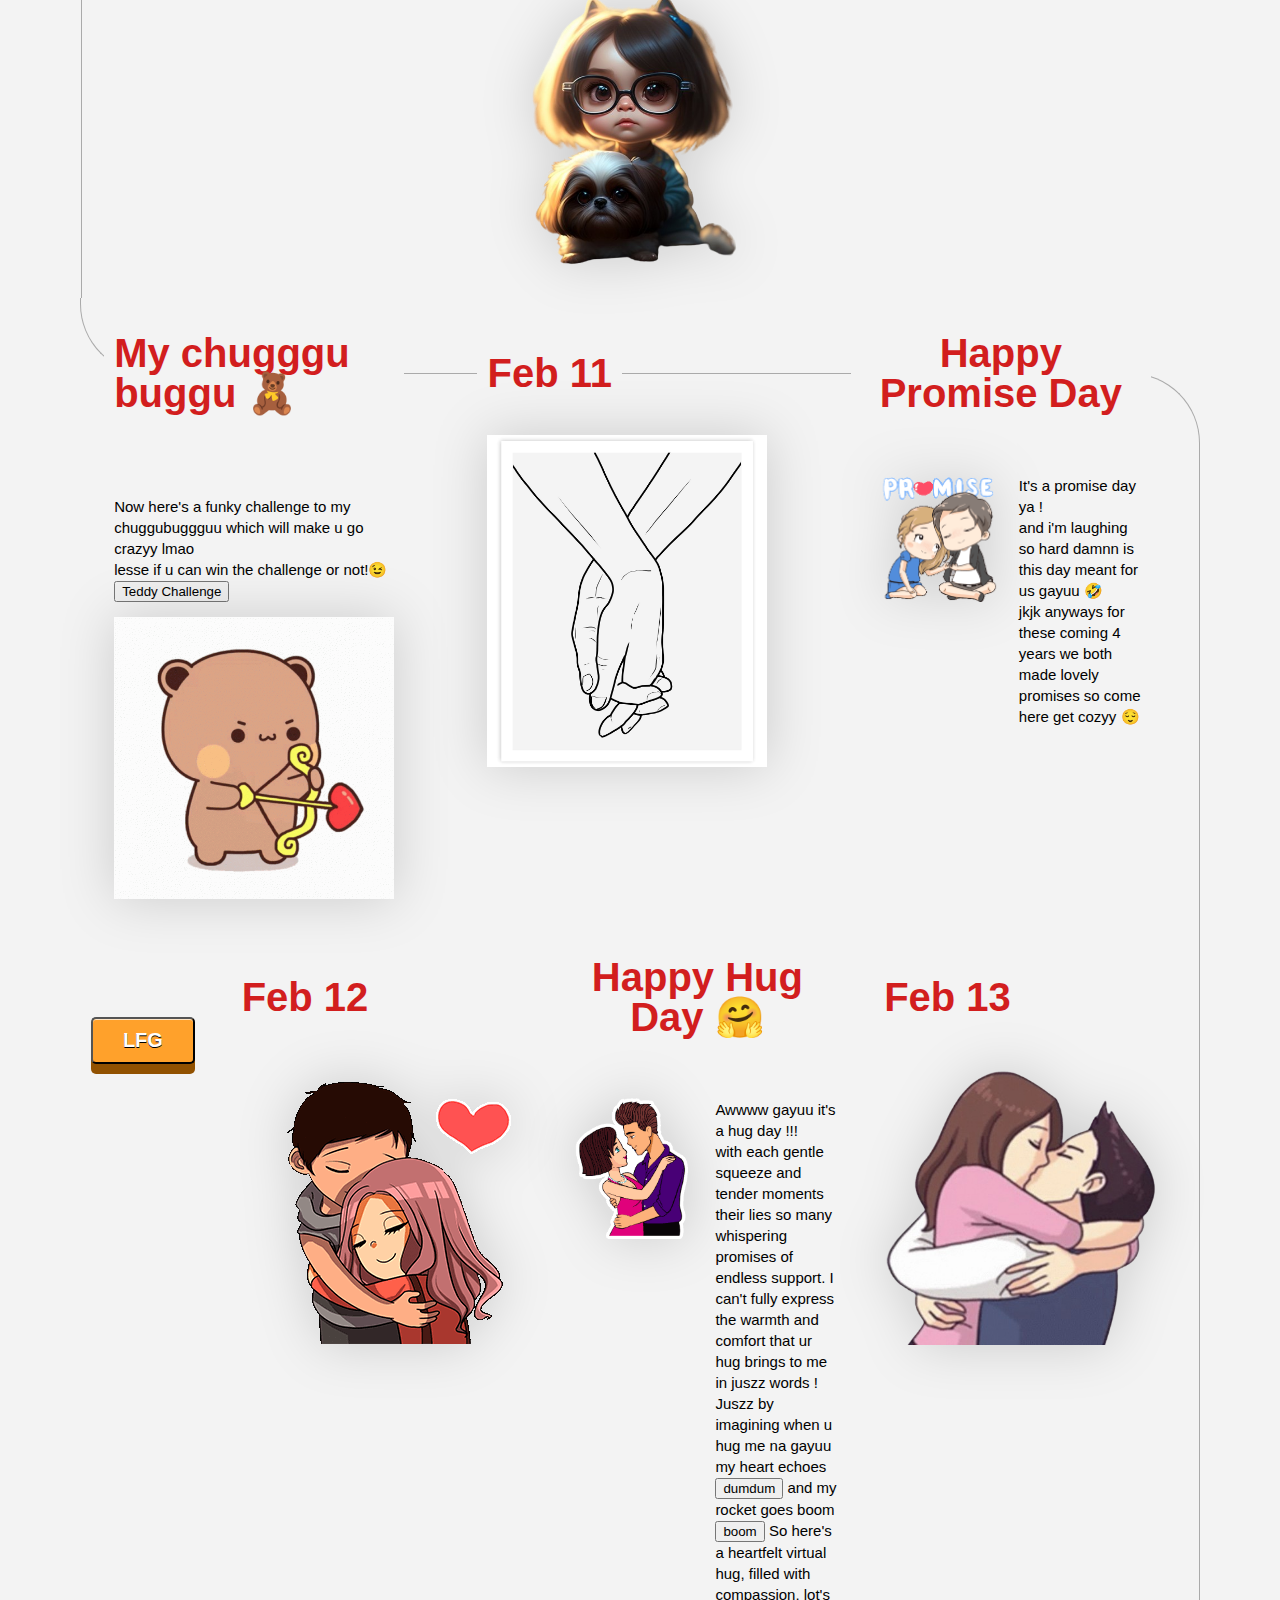
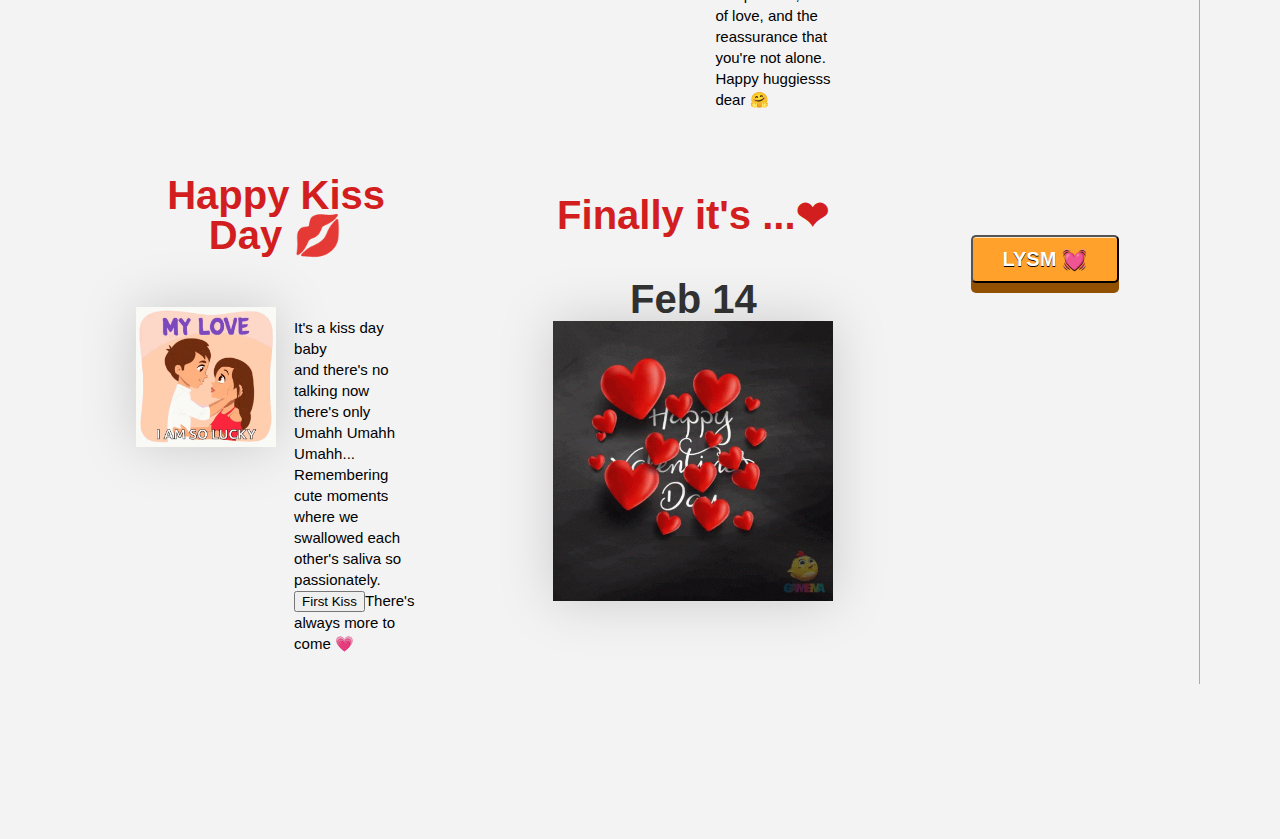
==== commit 47ba267c: "Update index.html" ====
--- a/index.html
+++ b/index.html
@@ -367,7 +367,7 @@
           <div class="timeline-box-wrap">
             <div class="timeline-content">
               <div class="timeline-content-txt">
-                <button class="button"  onclick="redirectToValentinePage()">LYSM !</button>
+                <button class="button"  onclick="redirectToValentinePage()">LYSM 💓</button>
               </div>
             </div>
           </div>
